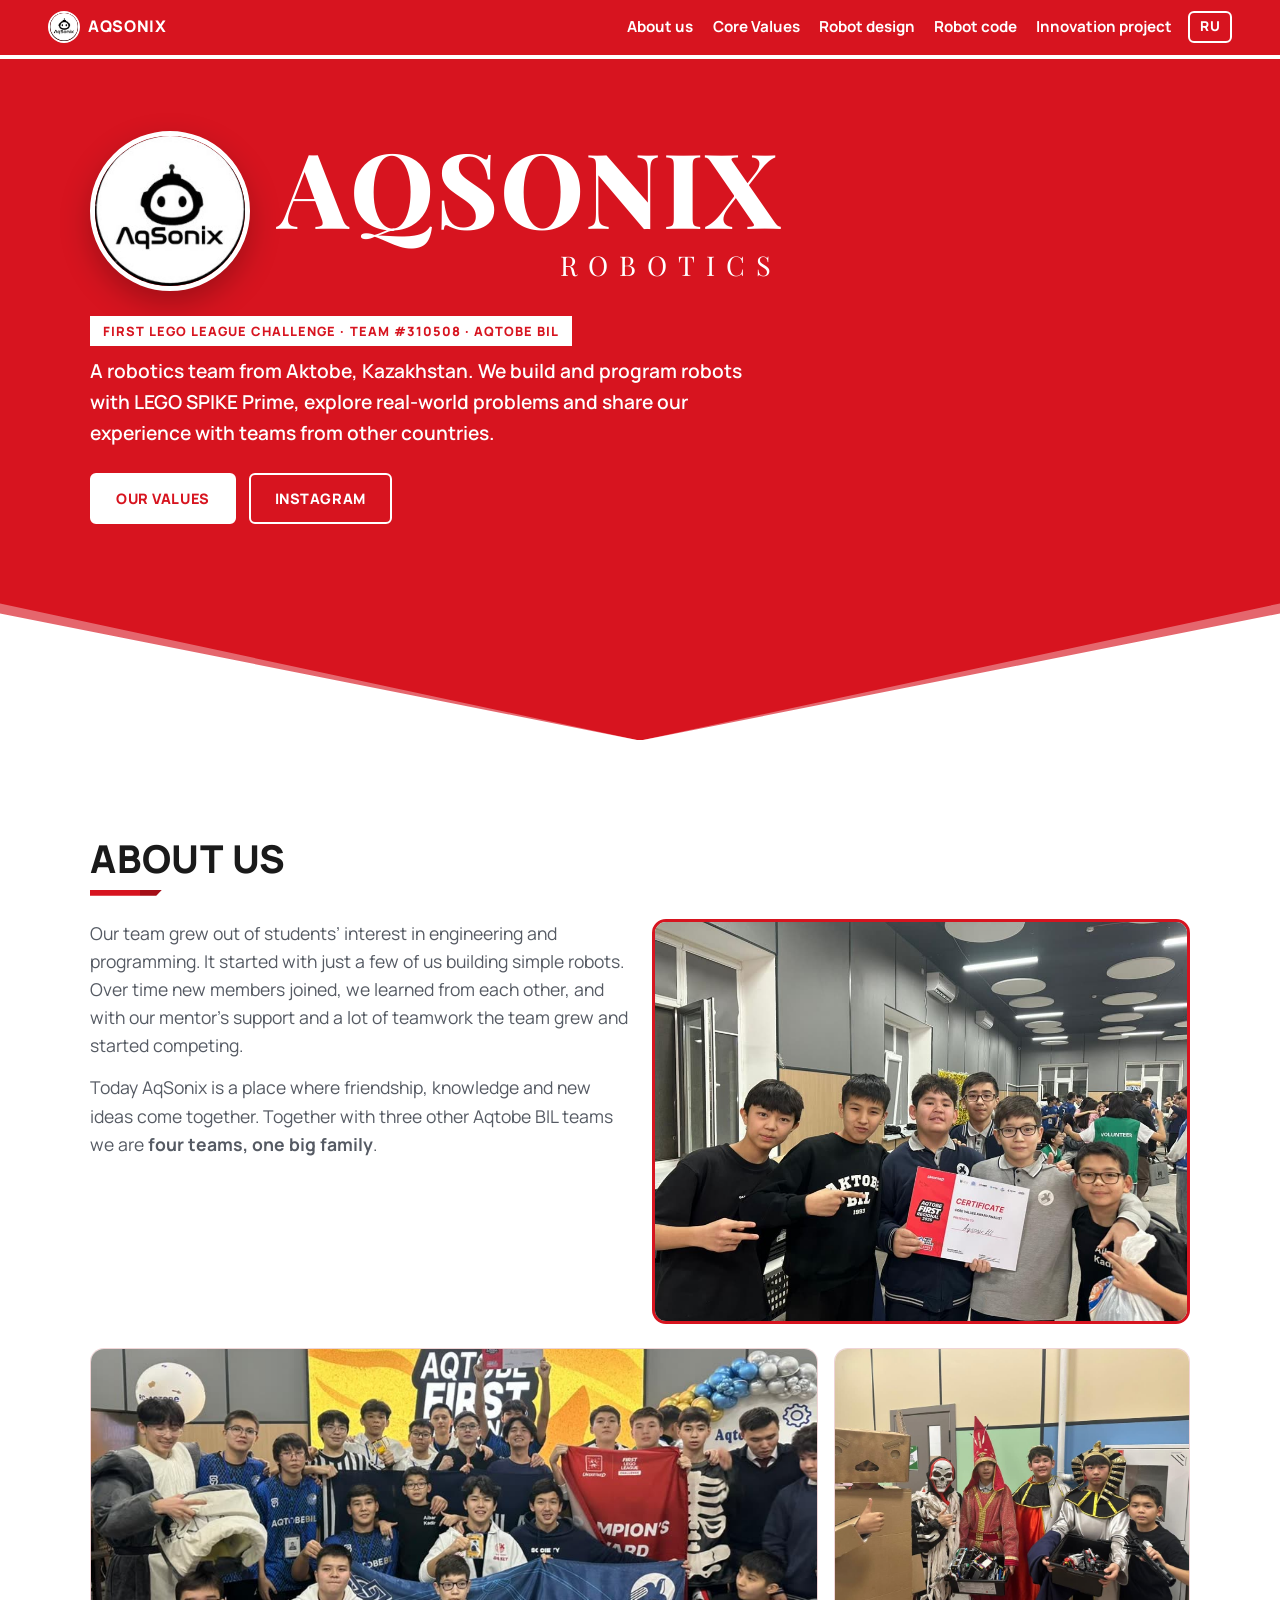
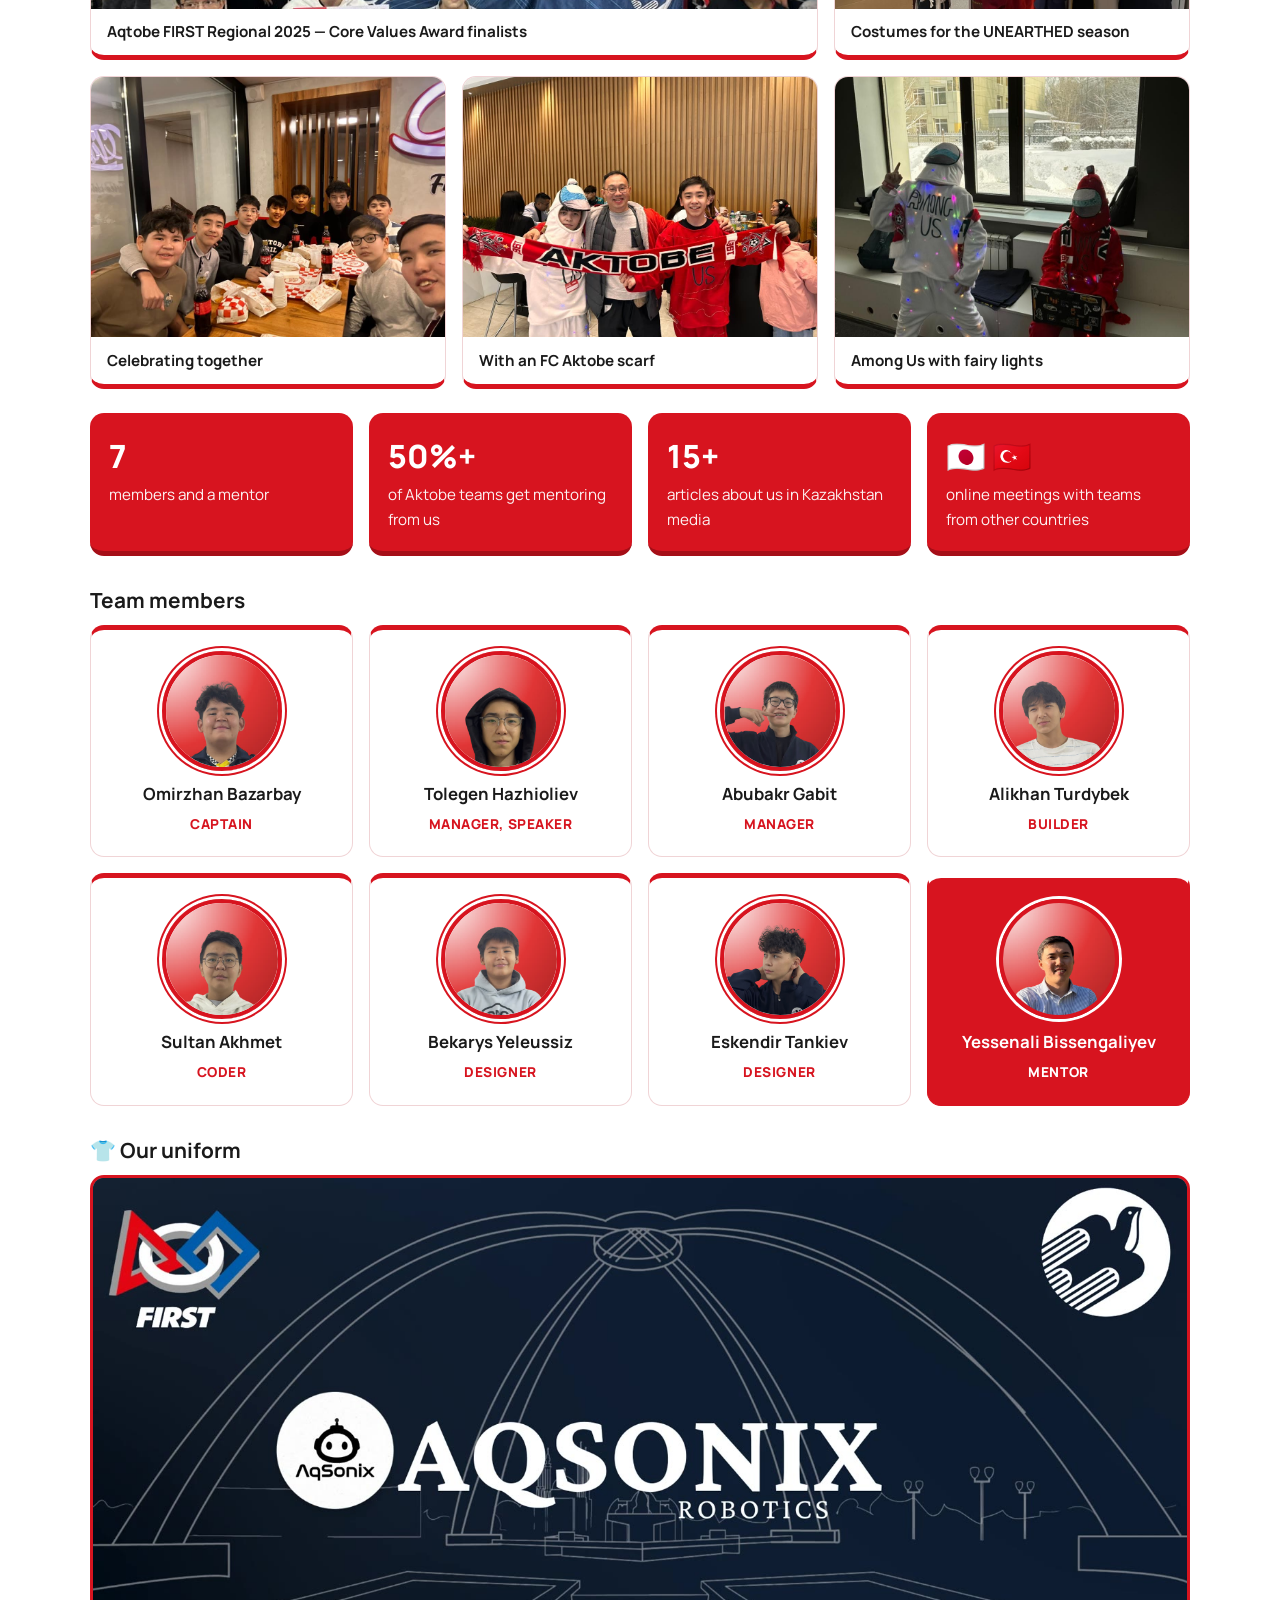
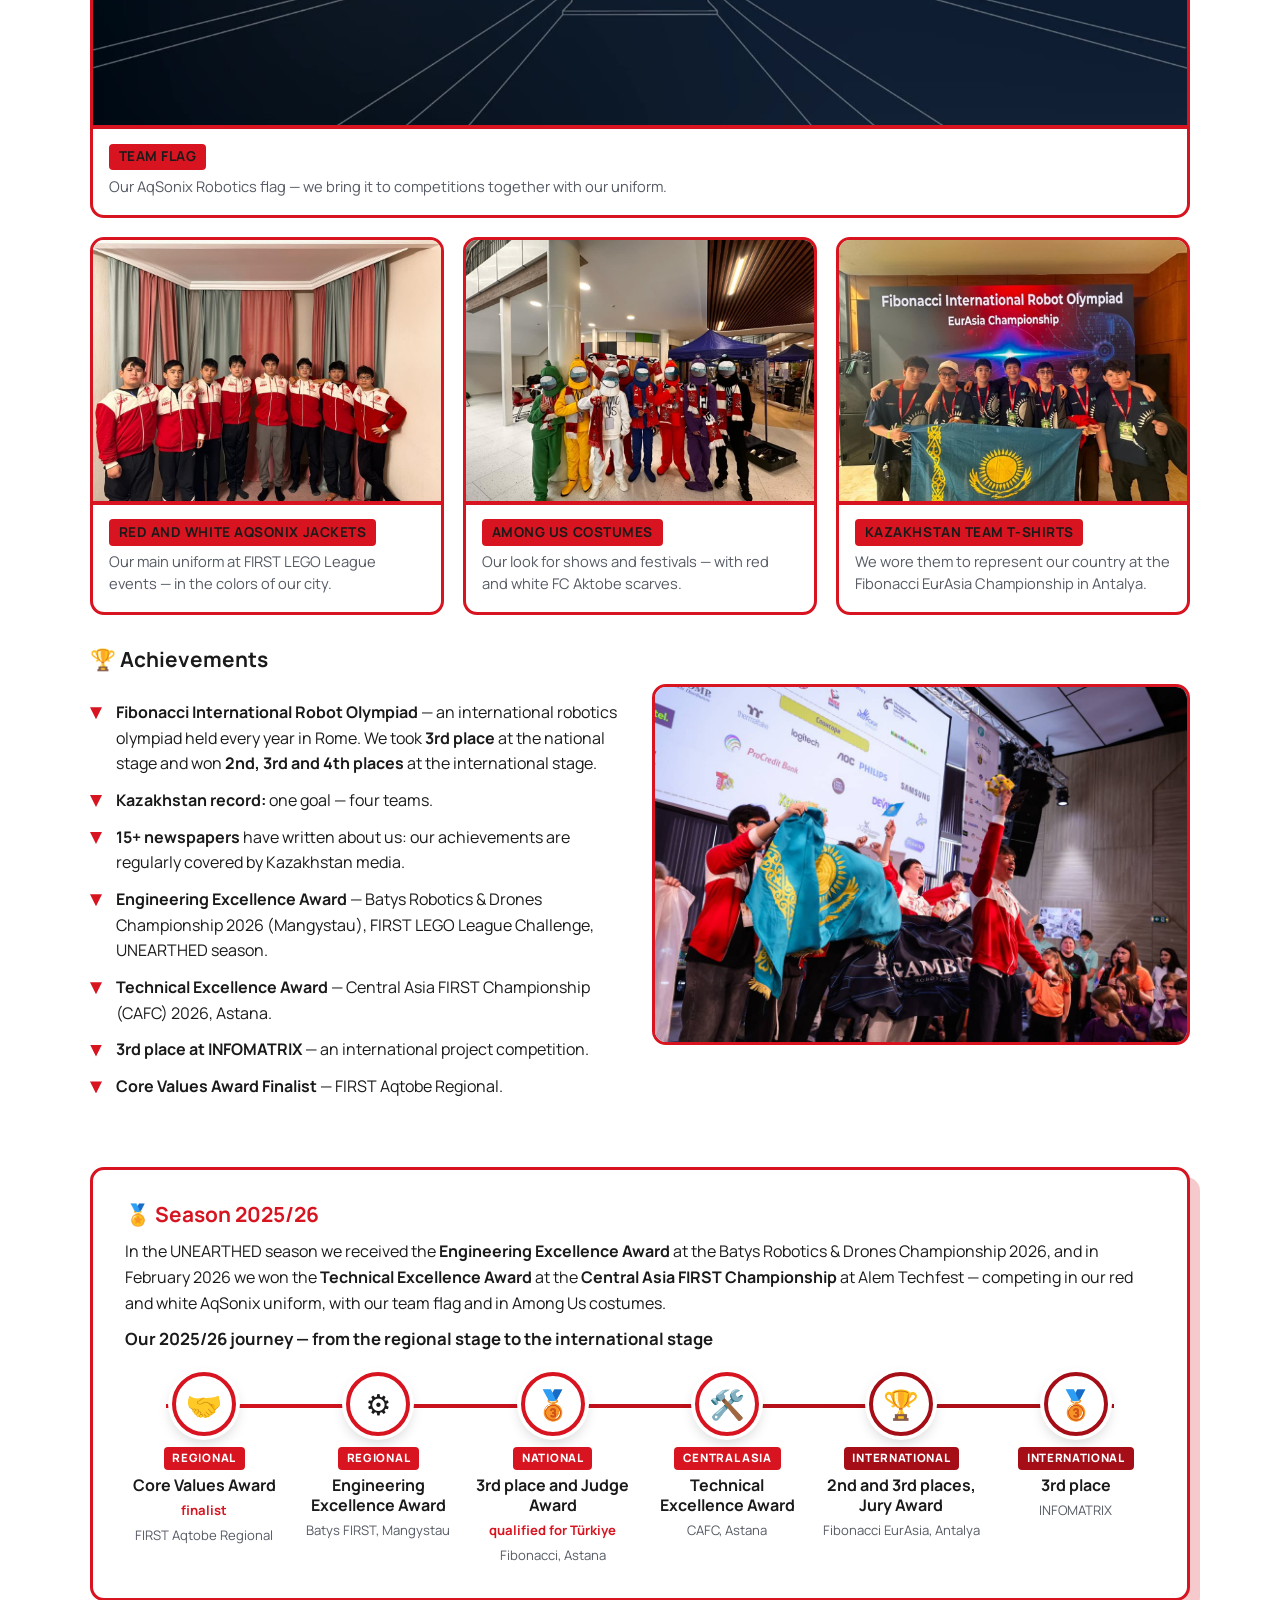
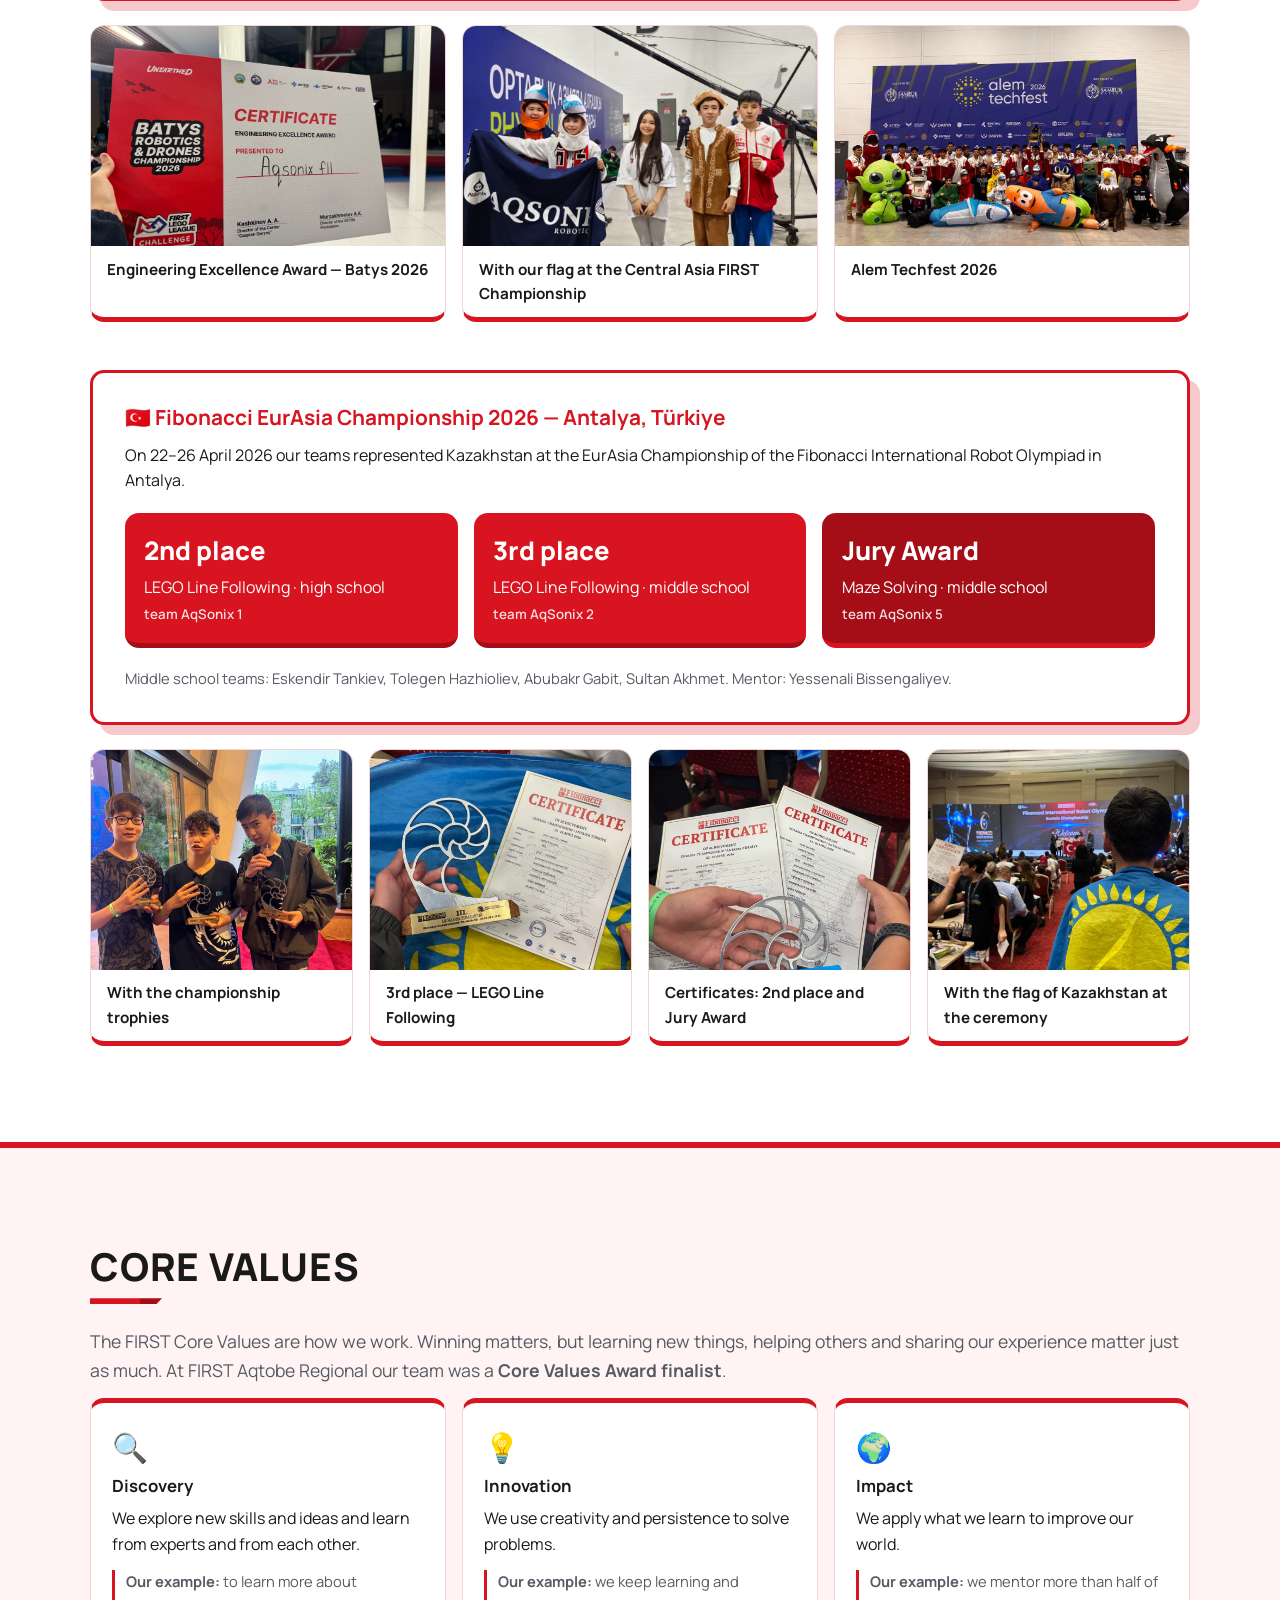
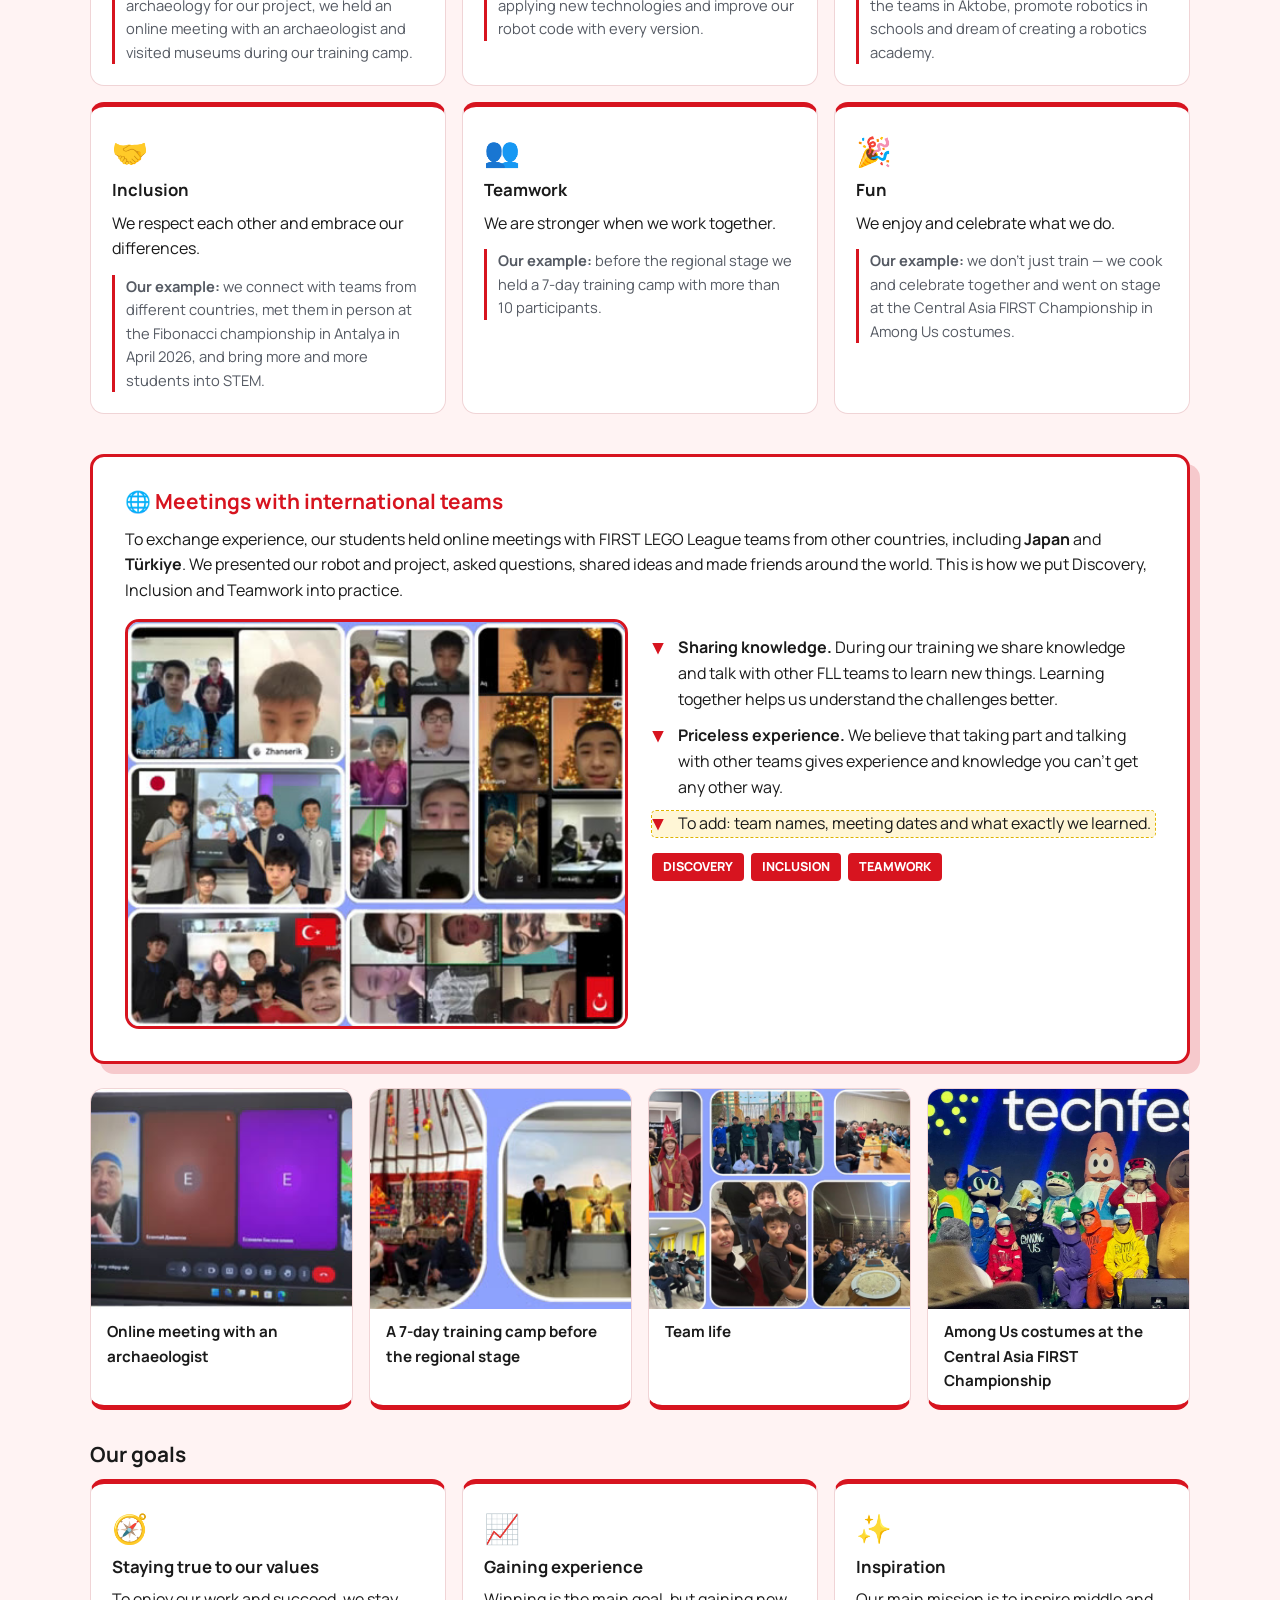
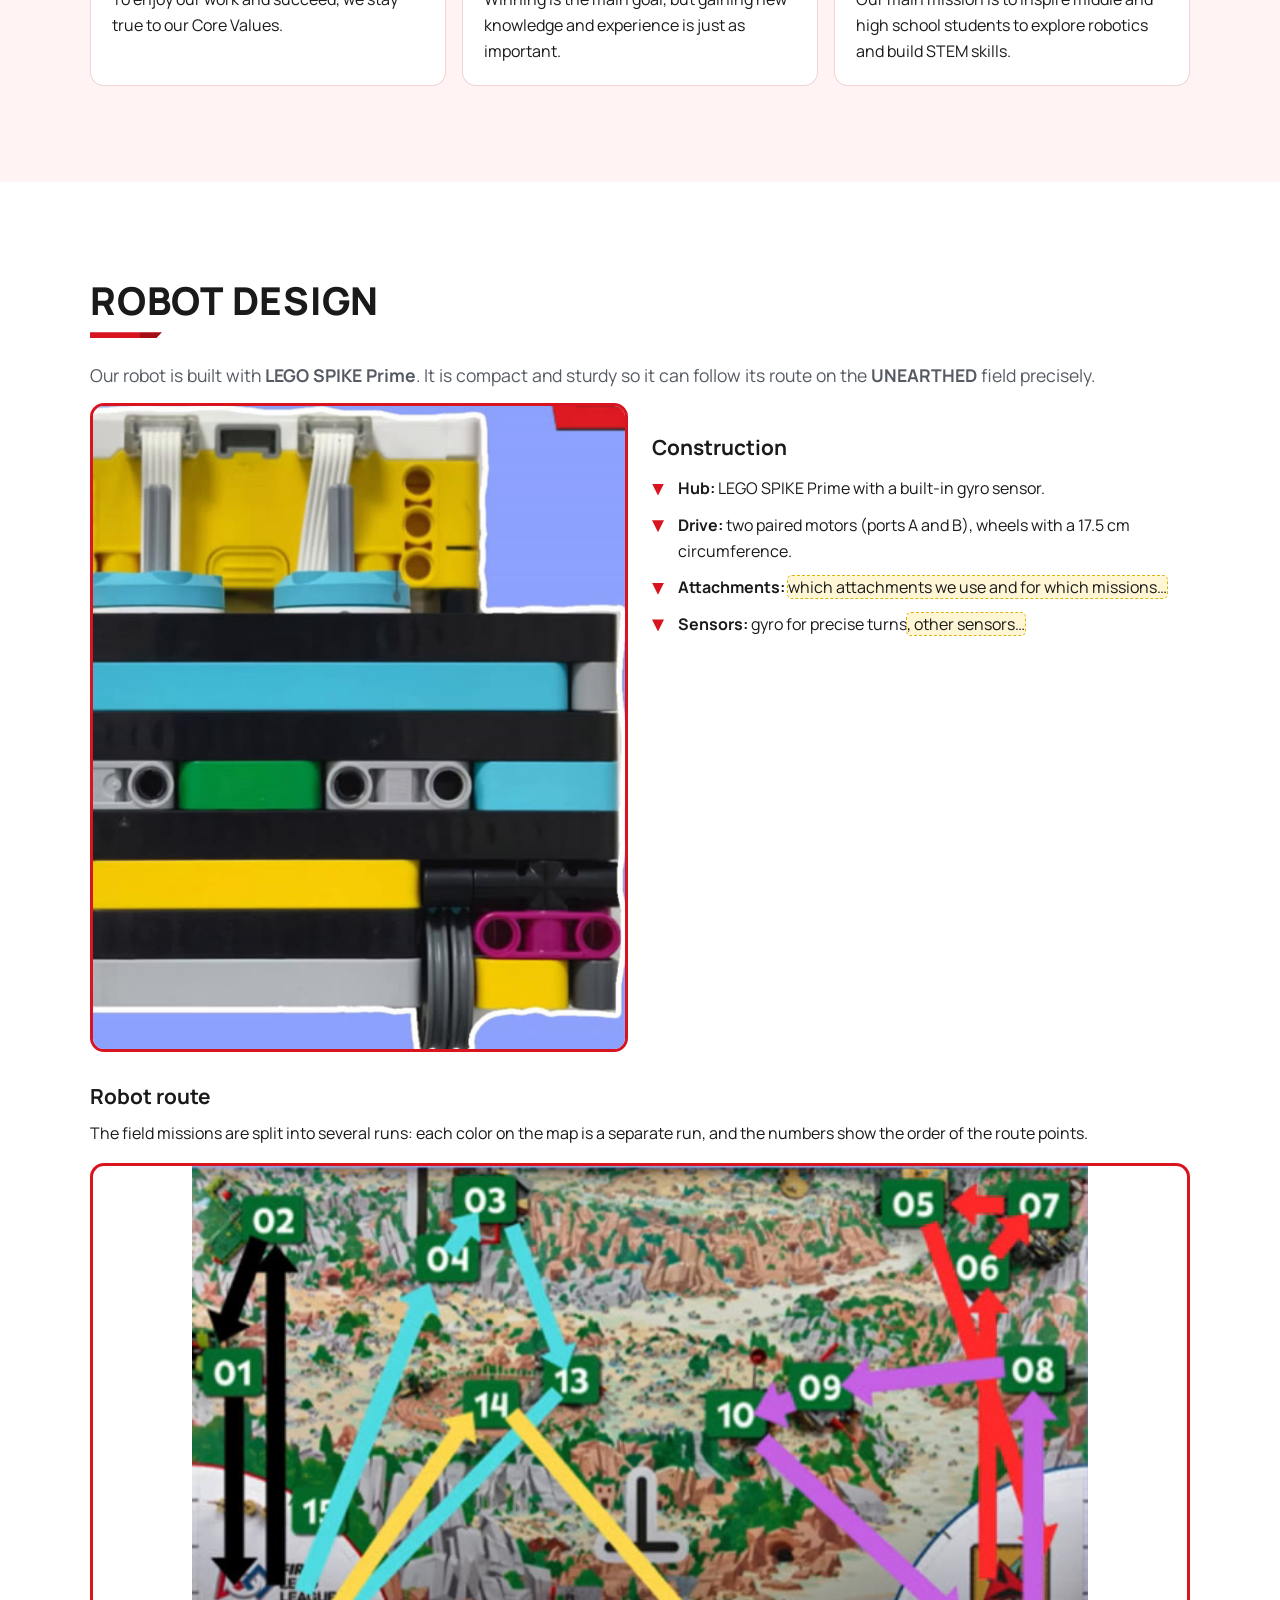
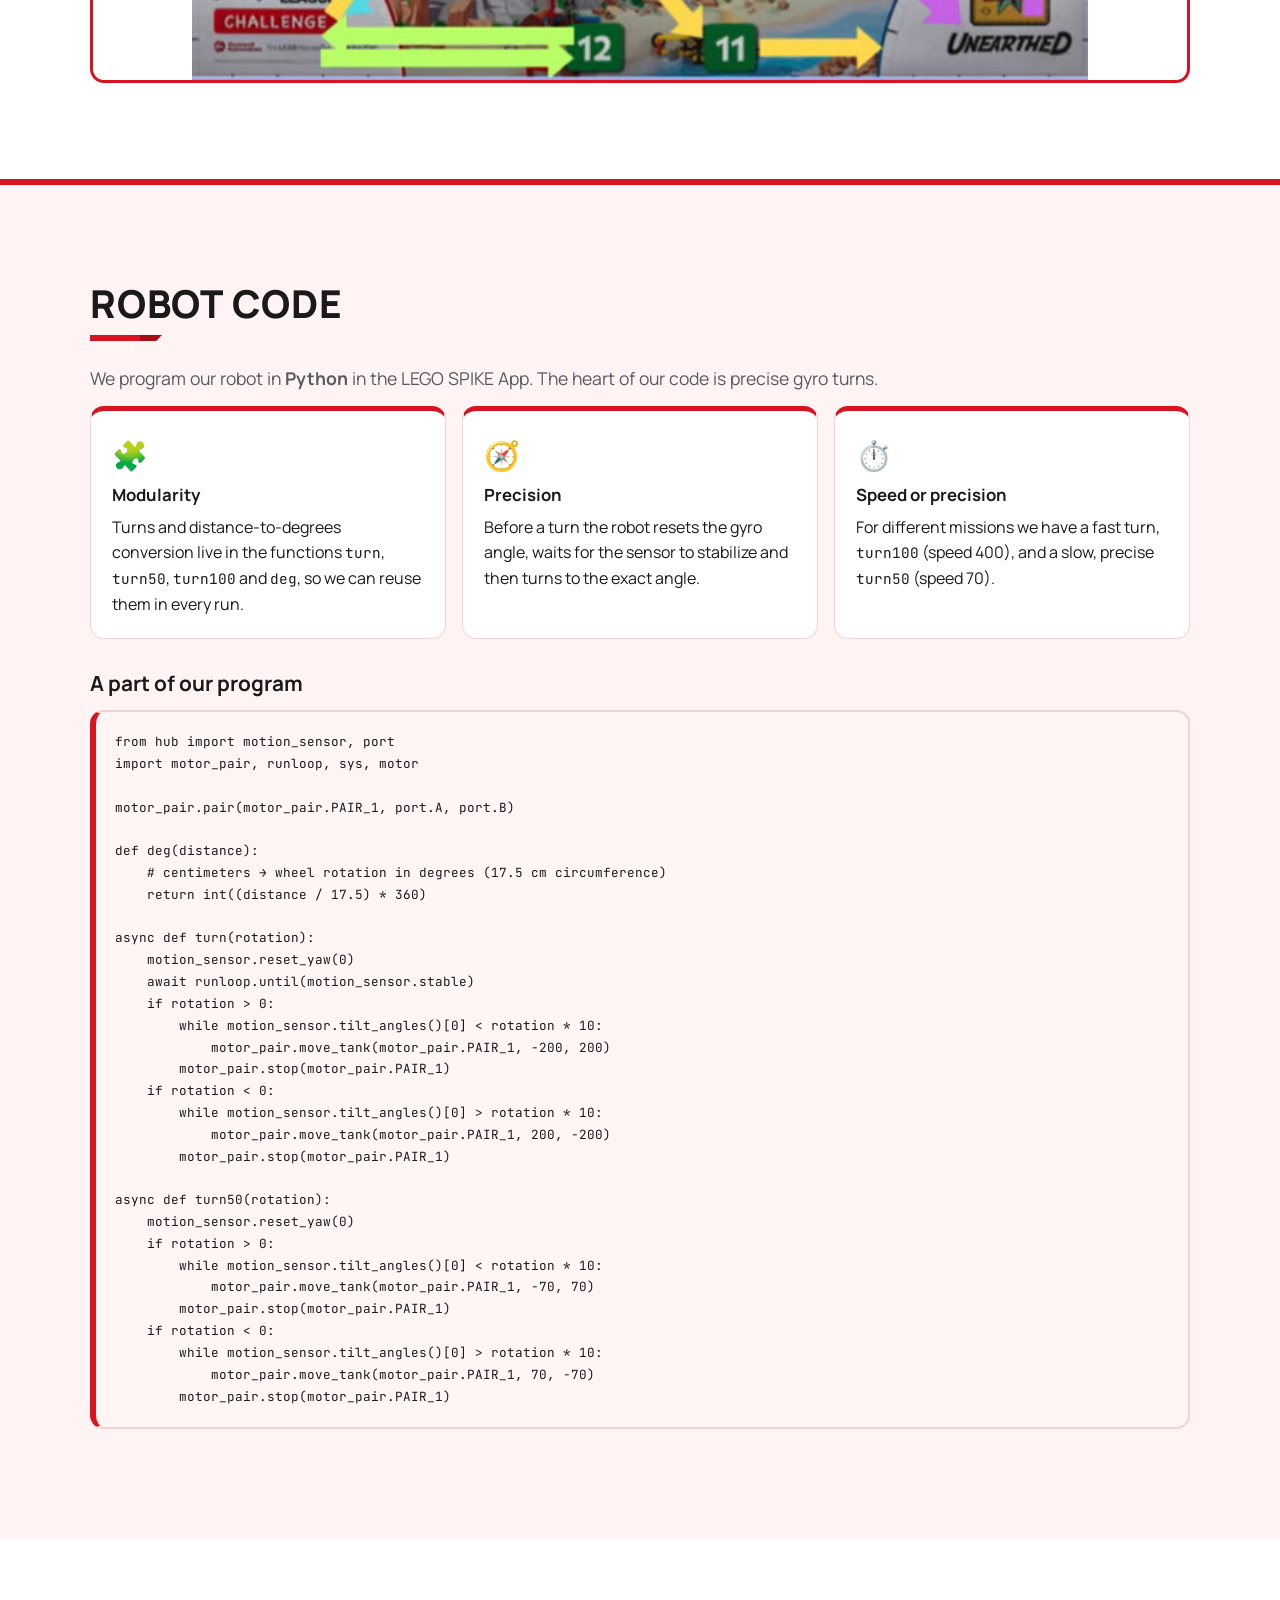
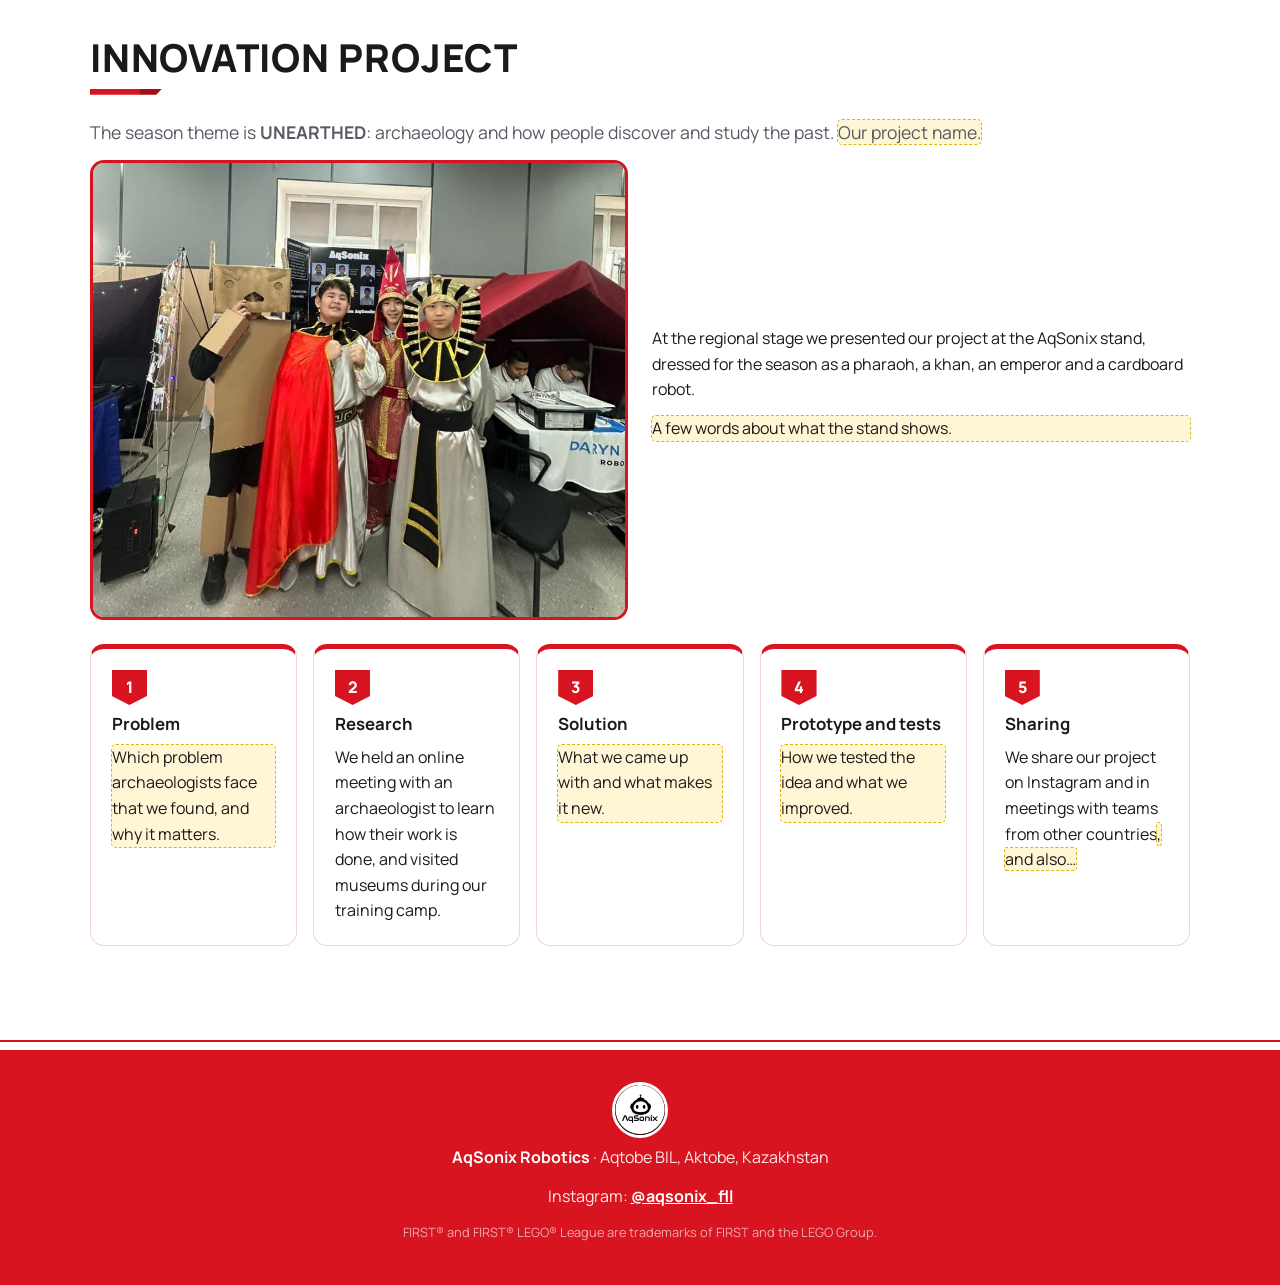
==== en.html @ 47b47139 "Add English version of the site with an RU/EN switch Co-Authored-By: Claude Opus 5.5 <noreply@anthro" ====
<!doctype html>
<html lang="en">
<head>
  <meta charset="utf-8">
  <meta name="viewport" content="width=device-width, initial-scale=1">
  <title>AqSonix Robotics — FIRST LEGO League team, Aktobe</title>
  <meta name="description" content="AqSonix Robotics — a FIRST LEGO League Challenge team from Aqtobe BIL, Aktobe, Kazakhstan: about the team, Core Values, meetings with international teams, robot, code and project.">
  <link rel="alternate" hreflang="ru" href="https://yessenali2001-rgb.github.io/aqsonix/">
  <link rel="alternate" hreflang="en" href="https://yessenali2001-rgb.github.io/aqsonix/en.html">
  <link rel="icon" href="images/logo.jpg">
  <link rel="preconnect" href="https://fonts.googleapis.com">
  <link rel="preconnect" href="https://fonts.gstatic.com" crossorigin>
  <link href="https://fonts.googleapis.com/css2?family=Manrope:wght@400;600;800&family=Playfair+Display:wght@700;800&family=JetBrains+Mono:wght@400;600&display=swap" rel="stylesheet">
  <link rel="stylesheet" href="style.css?v=202610091501">
</head>
<body>
  <!--
    English version of the site. The Russian version is index.html.
    When you change one page, make the same change on the other.
  -->

  <header class="nav">
    <a class="brand" href="#top"><img src="images/logo.jpg" alt="" width="32" height="32"> AqSonix</a>
    <button class="menu-btn" aria-label="Open menu" aria-expanded="false">☰</button>
    <nav class="links">
      <a href="#team">About us</a>
      <a href="#values">Core Values</a>
      <a href="#design">Robot design</a>
      <a href="#code">Robot code</a>
      <a href="#project">Innovation project</a>
    </nav>
    <a class="lang" href="index.html" hreflang="ru" lang="ru" title="Русская версия">RU</a>
  </header>

  <main id="top">
    <section class="hero">
      <div class="hero-brand">
        <img class="hero-logo" src="images/logo.jpg" alt="AqSonix logo">
        <div>
          <h1>AQSONIX</h1>
          <p class="hero-sub">ROBOTICS</p>
        </div>
      </div>
      <p class="eyebrow">FIRST LEGO League Challenge · team #310508 · Aqtobe BIL</p>
      <p class="lead">A robotics team from Aktobe, Kazakhstan. We build and program robots with LEGO SPIKE Prime, explore real-world problems and share our experience with teams from other countries.</p>
      <div class="hero-actions">
        <a class="btn" href="#values">Our values</a>
        <a class="btn ghost" href="https://www.instagram.com/aqsonix_fll/" target="_blank" rel="noopener">Instagram</a>
      </div>
    </section>

    <!-- ===================== ABOUT US ===================== -->
    <section id="team" class="section">
      <h2>About us</h2>
      <div class="split">
        <div>
          <p class="section-lead">Our team grew out of students’ interest in engineering and programming. It started with just a few of us building simple robots. Over time new members joined, we learned from each other, and with our mentor’s support and a lot of teamwork the team grew and started competing.</p>
          <p class="section-lead">Today AqSonix is a place where friendship, knowledge and new ideas come together. Together with three other Aqtobe BIL teams we are <b>four teams, one big family</b>.</p>
        </div>
        <img class="photo" src="images/core-values-finalist.jpg" alt="Team AqSonix with the Core Values Award finalist certificate at Aqtobe FIRST Regional 2025">
      </div>

      <div class="gallery team-gallery">
        <figure class="wide">
          <img src="images/aqtobe-regional-2025.jpg" alt="Aqtobe BIL teams at Aqtobe FIRST Regional 2025">
          <figcaption>Aqtobe FIRST Regional 2025 — Core Values Award finalists</figcaption>
        </figure>
        <figure>
          <img src="images/unearthed-costumes.jpg" alt="Team in pharaoh, khan, mummy and cardboard robot costumes holding their robots">
          <figcaption>Costumes for the UNEARTHED season</figcaption>
        </figure>
        <figure>
          <img src="images/team-dinner.jpg" alt="Team AqSonix having dinner together">
          <figcaption>Celebrating together</figcaption>
        </figure>
        <figure>
          <img src="images/aktobe-scarf.jpg" alt="AqSonix members with an FC Aktobe scarf">
          <figcaption>With an FC Aktobe scarf</figcaption>
        </figure>
        <figure>
          <img src="images/among-us-lights.jpg" alt="Members in glowing Among Us costumes">
          <figcaption>Among Us with fairy lights</figcaption>
        </figure>
      </div>

      <div class="stats">
        <div class="stat"><b>7</b><span>members and a mentor</span></div>
        <div class="stat"><b>50%+</b><span>of Aktobe teams get mentoring from us</span></div>
        <div class="stat"><b>15+</b><span>articles about us in Kazakhstan media</span></div>
        <div class="stat"><b>🇯🇵 🇹🇷</b><span>online meetings with teams from other countries</span></div>
      </div>

      <h3>Team members</h3>
      <div class="cards members">
        <article class="card member">
          <img class="avatar" src="images/member-omirzhan.jpg" alt="Omirzhan Bazarbay">
          <h4>Omirzhan Bazarbay</h4>
          <p class="role">Captain</p>
        </article>
        <article class="card member">
          <img class="avatar" src="images/member-tolegen.jpg" alt="Tolegen Hazhioliev">
          <h4>Tolegen Hazhioliev</h4>
          <p class="role">Manager, speaker</p>
        </article>
        <article class="card member">
          <img class="avatar" src="images/member-abubakr.jpg" alt="Abubakr Gabit">
          <h4>Abubakr Gabit</h4>
          <p class="role">Manager</p>
        </article>
        <article class="card member">
          <img class="avatar" src="images/member-alikhan.jpg" alt="Alikhan Turdybek">
          <h4>Alikhan Turdybek</h4>
          <p class="role">Builder</p>
        </article>
        <article class="card member">
          <img class="avatar" src="images/member-sultan.jpg" alt="Sultan Akhmet">
          <h4>Sultan Akhmet</h4>
          <p class="role">Coder</p>
        </article>
        <article class="card member">
          <img class="avatar" src="images/member-bekarys.jpg" alt="Bekarys Yeleussiz">
          <h4>Bekarys Yeleussiz</h4>
          <p class="role">Designer</p>
        </article>
        <article class="card member">
          <img class="avatar" src="images/member-eskendir.jpg" alt="Eskendir Tankiev">
          <h4>Eskendir Tankiev</h4>
          <p class="role">Designer</p>
        </article>
        <article class="card member mentor">
          <img class="avatar" src="images/member-yessenali.jpg" alt="Yessenali Bissengaliyev">
          <h4>Yessenali Bissengaliyev</h4>
          <p class="role">Mentor</p>
        </article>
      </div>

      <h3>👕 Our uniform</h3>
      <div class="uniforms">
        <figure class="uniform flag-card">
          <img src="images/flag.jpg" alt="AqSonix Robotics team flag">
          <figcaption><b>Team flag</b><span>Our AqSonix Robotics flag — we bring it to competitions together with our uniform.</span></figcaption>
        </figure>
        <figure class="uniform">
          <img src="images/uniform-jackets.jpg" alt="Team AqSonix in red and white jackets">
          <figcaption><b>Red and white AqSonix jackets</b><span>Our main uniform at FIRST LEGO League events — in the colors of our city.</span></figcaption>
        </figure>
        <figure class="uniform">
          <img src="images/uniform-among-us.jpg" alt="Team in Among Us costumes with FC Aktobe scarves">
          <figcaption><b>Among Us costumes</b><span>Our look for shows and festivals — with red and white FC Aktobe scarves.</span></figcaption>
        </figure>
        <figure class="uniform">
          <img src="images/uniform-fibonacci.jpg" alt="Team in Kazakhstan national team T-shirts at the Fibonacci EurAsia Championship">
          <figcaption><b>Kazakhstan team T-shirts</b><span>We wore them to represent our country at the Fibonacci EurAsia Championship in Antalya.</span></figcaption>
        </figure>
      </div>

      <h3>🏆 Achievements</h3>
      <div class="split">
        <ul class="checklist">
          <li><b>Fibonacci International Robot Olympiad</b> — an international robotics olympiad held every year in Rome. We took <b>3rd place</b> at the national stage and won <b>2nd, 3rd and 4th places</b> at the international stage.</li>
          <li><b>Kazakhstan record:</b> one goal — four teams.</li>
          <li><b>15+ newspapers</b> have written about us: our achievements are regularly covered by Kazakhstan media.</li>
          <li><b>Engineering Excellence Award</b> — Batys Robotics &amp; Drones Championship 2026 (Mangystau), FIRST LEGO League Challenge, UNEARTHED season.</li>
          <li><b>Technical Excellence Award</b> — Central Asia FIRST Championship (CAFC) 2026, Astana.</li>
          <li><b>3rd place at INFOMATRIX</b> — an international project competition.</li>
          <li><b>Core Values Award Finalist</b> — FIRST Aqtobe Regional.</li>
        </ul>
        <img class="photo" src="images/fibonacci-flag.jpg" alt="Aqtobe BIL teams with the flag of Kazakhstan at the Fibonacci olympiad">
      </div>

      <div class="highlight">
        <h3>🏅 Season 2025/26</h3>
        <p>In the UNEARTHED season we received the <b>Engineering Excellence Award</b> at the Batys Robotics &amp; Drones Championship 2026, and in February 2026 we won the <b>Technical Excellence Award</b> at the <b>Central Asia FIRST Championship</b> at Alem Techfest — competing in our red and white AqSonix uniform, with our team flag and in Among Us costumes.</p>
        <h4>Our 2025/26 journey — from the regional stage to the international stage</h4>
        <ol class="journey">
          <li>
            <span class="badge">🤝</span>
            <span class="level">Regional</span>
            <b>Core Values Award</b>
            <span class="award-note">finalist</span>
            <small>FIRST Aqtobe Regional</small>
          </li>
          <li>
            <span class="badge">⚙️</span>
            <span class="level">Regional</span>
            <b>Engineering Excellence Award</b>
            <small>Batys FIRST, Mangystau</small>
          </li>
          <li>
            <span class="badge">🥉</span>
            <span class="level">National</span>
            <b>3rd place and Judge Award</b>
            <span class="award-note">qualified for Türkiye</span>
            <small>Fibonacci, Astana</small>
          </li>
          <li>
            <span class="badge">🛠️</span>
            <span class="level">Central Asia</span>
            <b>Technical Excellence Award</b>
            <small>CAFC, Astana</small>
          </li>
          <li>
            <span class="badge">🏆</span>
            <span class="level">International</span>
            <b>2nd and 3rd places, Jury Award</b>
            <small>Fibonacci EurAsia, Antalya</small>
          </li>
          <li>
            <span class="badge">🥉</span>
            <span class="level">International</span>
            <b>3rd place</b>
            <small>INFOMATRIX</small>
          </li>
        </ol>
      </div>

      <div class="gallery">
        <figure>
          <img src="images/batys-2026-engineering-award.jpg" alt="Engineering Excellence Award certificate, Batys Robotics and Drones Championship 2026">
          <figcaption>Engineering Excellence Award — Batys 2026</figcaption>
        </figure>
        <figure>
          <img src="images/central-asia-2026-team-flag.jpg" alt="Team AqSonix with its flag at the Central Asia FIRST Championship">
          <figcaption>With our flag at the Central Asia FIRST Championship</figcaption>
        </figure>
        <figure>
          <img src="images/central-asia-2026-techfest.jpg" alt="Group photo of participants at Alem Techfest 2026">
          <figcaption>Alem Techfest 2026</figcaption>
        </figure>
      </div>

      <div class="highlight">
        <h3>🇹🇷 Fibonacci EurAsia Championship 2026 — Antalya, Türkiye</h3>
        <p>On 22–26 April 2026 our teams represented Kazakhstan at the EurAsia Championship of the Fibonacci International Robot Olympiad in Antalya.</p>
        <div class="results">
          <div class="result gold-2"><b>2nd place</b><span>LEGO Line Following · high school</span><small>team AqSonix 1</small></div>
          <div class="result gold-3"><b>3rd place</b><span>LEGO Line Following · middle school</span><small>team AqSonix 2</small></div>
          <div class="result jury"><b>Jury Award</b><span>Maze Solving · middle school</span><small>team AqSonix 5</small></div>
        </div>
        <p class="small-note">Middle school teams: Eskendir Tankiev, Tolegen Hazhioliev, Abubakr Gabit, Sultan Akhmet. Mentor: Yessenali Bissengaliyev.</p>
      </div>

      <div class="gallery">
        <figure>
          <img src="images/fibonacci-2026-trophies.jpg" alt="AqSonix members with Fibonacci trophies">
          <figcaption>With the championship trophies</figcaption>
        </figure>
        <figure>
          <img src="images/fibonacci-2026-third-place.jpg" alt="Trophy and certificate for 3rd place in LEGO Line Following">
          <figcaption>3rd place — LEGO Line Following</figcaption>
        </figure>
        <figure>
          <img src="images/fibonacci-2026-certificates.jpg" alt="Fibonacci EurAsia Championship certificates">
          <figcaption>Certificates: 2nd place and Jury Award</figcaption>
        </figure>
        <figure>
          <img src="images/fibonacci-2026-hall.jpg" alt="Member with the flag of Kazakhstan at the Fibonacci ceremony">
          <figcaption>With the flag of Kazakhstan at the ceremony</figcaption>
        </figure>
      </div>
    </section>

    <!-- ===================== CORE VALUES ===================== -->
    <section id="values" class="section alt">
      <h2>Core Values</h2>
      <p class="section-lead">The FIRST Core Values are how we work. Winning matters, but learning new things, helping others and sharing our experience matter just as much. At FIRST Aqtobe Regional our team was a <b>Core Values Award finalist</b>.</p>

      <div class="cards values">
        <article class="card value">
          <div class="icon">🔍</div>
          <h4>Discovery</h4>
          <p>We explore new skills and ideas and learn from experts and from each other.</p>
          <p class="example"><b>Our example:</b> to learn more about archaeology for our project, we held an online meeting with an archaeologist and visited museums during our training camp.</p>
        </article>
        <article class="card value">
          <div class="icon">💡</div>
          <h4>Innovation</h4>
          <p>We use creativity and persistence to solve problems.</p>
          <p class="example"><b>Our example:</b> we keep learning and applying new technologies and improve our robot code with every version.</p>
        </article>
        <article class="card value">
          <div class="icon">🌍</div>
          <h4>Impact</h4>
          <p>We apply what we learn to improve our world.</p>
          <p class="example"><b>Our example:</b> we mentor more than half of the teams in Aktobe, promote robotics in schools and dream of creating a robotics academy.</p>
        </article>
        <article class="card value">
          <div class="icon">🤝</div>
          <h4>Inclusion</h4>
          <p>We respect each other and embrace our differences.</p>
          <p class="example"><b>Our example:</b> we connect with teams from different countries, met them in person at the Fibonacci championship in Antalya in April 2026, and bring more and more students into STEM.</p>
        </article>
        <article class="card value">
          <div class="icon">👥</div>
          <h4>Teamwork</h4>
          <p>We are stronger when we work together.</p>
          <p class="example"><b>Our example:</b> before the regional stage we held a 7-day training camp with more than 10 participants.</p>
        </article>
        <article class="card value">
          <div class="icon">🎉</div>
          <h4>Fun</h4>
          <p>We enjoy and celebrate what we do.</p>
          <p class="example"><b>Our example:</b> we don’t just train — we cook and celebrate together and went on stage at the Central Asia FIRST Championship in Among Us costumes.</p>
        </article>
      </div>

      <div class="highlight">
        <h3>🌐 Meetings with international teams</h3>
        <p>To exchange experience, our students held online meetings with FIRST LEGO League teams from other countries, including <b>Japan</b> and <b>Türkiye</b>. We presented our robot and project, asked questions, shared ideas and made friends around the world. This is how we put Discovery, Inclusion and Teamwork into practice.</p>
        <div class="split">
          <img class="photo" src="images/international-meetings.jpg" alt="Screenshots of online meetings with teams from Japan and Türkiye">
          <div>
            <ul class="checklist">
              <li><b>Sharing knowledge.</b> During our training we share knowledge and talk with other FLL teams to learn new things. Learning together helps us understand the challenges better.</li>
              <li><b>Priceless experience.</b> We believe that taking part and talking with other teams gives experience and knowledge you can’t get any other way.</li>
              <li class="todo">To add: team names, meeting dates and what exactly we learned.</li>
            </ul>
            <p class="values-tags"><span>Discovery</span><span>Inclusion</span><span>Teamwork</span></p>
          </div>
        </div>
      </div>

      <div class="gallery">
        <figure>
          <img src="images/archaeologist-meeting.jpg" alt="Online meeting with an archaeologist">
          <figcaption>Online meeting with an archaeologist</figcaption>
        </figure>
        <figure>
          <img src="images/regional-camp.jpg" alt="Training camp before the regional stage">
          <figcaption>A 7-day training camp before the regional stage</figcaption>
        </figure>
        <figure>
          <img src="images/team-history.jpg" alt="Team life">
          <figcaption>Team life</figcaption>
        </figure>
        <figure>
          <img src="images/techfest-costumes.jpg" alt="Team in Among Us costumes on stage at Techfest">
          <figcaption>Among Us costumes at the Central Asia FIRST Championship</figcaption>
        </figure>
      </div>

      <h3>Our goals</h3>
      <div class="cards">
        <article class="card">
          <div class="icon">🧭</div>
          <h4>Staying true to our values</h4>
          <p>To enjoy our work and succeed, we stay true to our Core Values.</p>
        </article>
        <article class="card">
          <div class="icon">📈</div>
          <h4>Gaining experience</h4>
          <p>Winning is the main goal, but gaining new knowledge and experience is just as important.</p>
        </article>
        <article class="card">
          <div class="icon">✨</div>
          <h4>Inspiration</h4>
          <p>Our main mission is to inspire middle and high school students to explore robotics and build STEM skills.</p>
        </article>
      </div>
    </section>

    <!-- ===================== ROBOT DESIGN ===================== -->
    <section id="design" class="section">
      <h2>Robot design</h2>
      <p class="section-lead">Our robot is built with <b>LEGO SPIKE Prime</b>. It is compact and sturdy so it can follow its route on the <b>UNEARTHED</b> field precisely.</p>

      <div class="split">
        <img class="photo" src="images/robot.jpg" alt="Team AqSonix robot">
        <div>
          <h3>Construction</h3>
          <ul class="checklist">
            <li><b>Hub:</b> LEGO SPIKE Prime with a built-in gyro sensor.</li>
            <li><b>Drive:</b> two paired motors (ports A and B), wheels with a 17.5 cm circumference.</li>
            <li><b>Attachments:</b> <span class="todo">which attachments we use and for which missions…</span></li>
            <li><b>Sensors:</b> gyro for precise turns<span class="todo">, other sensors…</span></li>
          </ul>
        </div>
      </div>

      <h3>Robot route</h3>
      <p>The field missions are split into several runs: each color on the map is a separate run, and the numbers show the order of the route points.</p>
      <img class="photo wide" src="images/robot-path.jpg" alt="Robot route map on the UNEARTHED field">
    </section>

    <!-- ===================== ROBOT CODE ===================== -->
    <section id="code" class="section alt">
      <h2>Robot code</h2>
      <p class="section-lead">We program our robot in <b>Python</b> in the LEGO SPIKE App. The heart of our code is precise gyro turns.</p>

      <div class="cards code-ideas">
        <article class="card">
          <div class="icon">🧩</div>
          <h4>Modularity</h4>
          <p>Turns and distance-to-degrees conversion live in the functions <code>turn</code>, <code>turn50</code>, <code>turn100</code> and <code>deg</code>, so we can reuse them in every run.</p>
        </article>
        <article class="card">
          <div class="icon">🧭</div>
          <h4>Precision</h4>
          <p>Before a turn the robot resets the gyro angle, waits for the sensor to stabilize and then turns to the exact angle.</p>
        </article>
        <article class="card">
          <div class="icon">⏱️</div>
          <h4>Speed or precision</h4>
          <p>For different missions we have a fast turn, <code>turn100</code> (speed 400), and a slow, precise <code>turn50</code> (speed 70).</p>
        </article>
      </div>

      <h3>A part of our program</h3>
<pre class="code"><code>from hub import motion_sensor, port
import motor_pair, runloop, sys, motor

motor_pair.pair(motor_pair.PAIR_1, port.A, port.B)

def deg(distance):
    # centimeters → wheel rotation in degrees (17.5 cm circumference)
    return int((distance / 17.5) * 360)

async def turn(rotation):
    motion_sensor.reset_yaw(0)
    await runloop.until(motion_sensor.stable)
    if rotation &gt; 0:
        while motion_sensor.tilt_angles()[0] &lt; rotation * 10:
            motor_pair.move_tank(motor_pair.PAIR_1, -200, 200)
        motor_pair.stop(motor_pair.PAIR_1)
    if rotation &lt; 0:
        while motion_sensor.tilt_angles()[0] &gt; rotation * 10:
            motor_pair.move_tank(motor_pair.PAIR_1, 200, -200)
        motor_pair.stop(motor_pair.PAIR_1)

async def turn50(rotation):
    motion_sensor.reset_yaw(0)
    if rotation &gt; 0:
        while motion_sensor.tilt_angles()[0] &lt; rotation * 10:
            motor_pair.move_tank(motor_pair.PAIR_1, -70, 70)
        motor_pair.stop(motor_pair.PAIR_1)
    if rotation &lt; 0:
        while motion_sensor.tilt_angles()[0] &gt; rotation * 10:
            motor_pair.move_tank(motor_pair.PAIR_1, 70, -70)
        motor_pair.stop(motor_pair.PAIR_1)</code></pre>
    </section>

    <!-- ===================== INNOVATION PROJECT ===================== -->
    <section id="project" class="section">
      <h2>Innovation project</h2>
      <p class="section-lead">The season theme is <b>UNEARTHED</b>: archaeology and how people discover and study the past. <span class="todo">Our project name.</span></p>
      <div class="split project-intro">
        <img class="photo" src="images/project-stand.jpg" alt="Team AqSonix in costumes at the innovation project stand">
        <div>
          <p>At the regional stage we presented our project at the AqSonix stand, dressed for the season as a pharaoh, a khan, an emperor and a cardboard robot.</p>
          <p class="todo">A few words about what the stand shows.</p>
        </div>
      </div>

      <div class="project-flow">
        <article class="card step-card">
          <span class="num">1</span>
          <h4>Problem</h4>
          <p class="todo">Which problem archaeologists face that we found, and why it matters.</p>
        </article>
        <article class="card step-card">
          <span class="num">2</span>
          <h4>Research</h4>
          <p>We held an online meeting with an archaeologist to learn how their work is done, and visited museums during our training camp.</p>
        </article>
        <article class="card step-card">
          <span class="num">3</span>
          <h4>Solution</h4>
          <p class="todo">What we came up with and what makes it new.</p>
        </article>
        <article class="card step-card">
          <span class="num">4</span>
          <h4>Prototype and tests</h4>
          <p class="todo">How we tested the idea and what we improved.</p>
        </article>
        <article class="card step-card">
          <span class="num">5</span>
          <h4>Sharing</h4>
          <p>We share our project on Instagram and in meetings with teams from other countries<span class="todo">, and also…</span></p>
        </article>
      </div>
    </section>
  </main>

  <footer class="footer">
    <img src="images/logo.jpg" alt="" width="56" height="56">
    <p><b>AqSonix Robotics</b> · Aqtobe BIL, Aktobe, Kazakhstan</p>
    <p>Instagram: <a href="https://www.instagram.com/aqsonix_fll/" target="_blank" rel="noopener">@aqsonix_fll</a></p>
    <p class="small">FIRST® and FIRST® LEGO® League are trademarks of FIRST and the LEGO Group.</p>
  </footer>

  <script src="script.js?v=202610091328"></script>
</body>
</html>
---- style.css ----
/* AqSonix — red and white, after the FC Aktobe crest */
:root {
  color-scheme: light;
  --red: #d7141f;
  --red-dark: #a50e17;
  --black: #a50e17; /* accent shade: dark red, no black on the site */
  --white: #ffffff;
  --bg: #ffffff;
  --surface: #ffffff;
  --alt: #fff3f3;
  --text: #1a1a1a;
  --muted: #555a63;
  --border: #f0d4d6;
  --todo-bg: #fff6d6;
  --todo-border: #e0b400;
  --code-bg: #fff5f5;
  --code-text: #1a1a1a;
  --radius: 14px;
}


* { box-sizing: border-box; }
html { scroll-behavior: smooth; scroll-padding-top: 72px; }
body {
  margin: 0;
  font-family: "Manrope", system-ui, sans-serif;
  background: var(--bg);
  color: var(--text);
  line-height: 1.6;
}
h1, h2, h3, h4 { line-height: 1.2; margin: 0 0 .6em; }
h2 {
  font-size: clamp(1.7rem, 4vw, 2.4rem); font-weight: 800; text-transform: uppercase; letter-spacing: .02em;
}
/* Red bar with a white-black chevron under every section title */
h2::after {
  content: ""; display: block; width: 72px; height: 6px; margin-top: .5rem;
  background: linear-gradient(90deg, var(--red) 0 70%, var(--black) 70% 100%);
  clip-path: polygon(0 0, 100% 0, 92% 100%, 0 100%);
}
h3 { font-size: 1.3rem; margin-top: 2rem; }
h4 { font-size: 1.05rem; }
p { margin: 0 0 .8em; }
a { color: var(--red); }
code { font-family: "JetBrains Mono", monospace; font-size: .9em; }

/* Placeholder for data the team still has to fill in */
.todo {
  background: var(--todo-bg);
  outline: 1px dashed var(--todo-border);
  border-radius: 4px;
}

.visually-hidden {
  position: absolute; width: 1px; height: 1px; overflow: hidden;
  clip: rect(0 0 0 0); white-space: nowrap;
}

/* Navigation: red bar */
.nav {
  position: sticky; top: 0; z-index: 10;
  display: flex; align-items: center; justify-content: space-between;
  gap: 1rem; padding: .7rem clamp(16px, 4vw, 48px);
  background: var(--red); color: var(--white);
  border-bottom: 4px solid var(--white); box-shadow: 0 2px 0 var(--red);
}
.brand {
  font-weight: 800; text-decoration: none; color: var(--white);
  display: flex; align-items: center; gap: .5rem; letter-spacing: .04em; text-transform: uppercase;
}
.brand img { border-radius: 50%; border: 2px solid var(--white); }
.links { display: flex; gap: 1.2rem; flex-wrap: wrap; }
.links a { color: var(--white); text-decoration: none; font-weight: 700; font-size: .95rem; }
.links a:hover { text-decoration: underline; text-underline-offset: 4px; }
.menu-btn { display: none; background: none; border: 0; font-size: 1.6rem; color: var(--white); cursor: pointer; }

@media (max-width: 820px) {
  .menu-btn { display: block; }
  .links {
    display: none; position: absolute; top: 100%; left: 0; right: 0;
    flex-direction: column; gap: 0; background: var(--red-dark);
  }
  .links.open { display: flex; }
  .links a { padding: .9rem 16px; border-top: 1px solid rgba(255,255,255,.2); }
}

/* Hero: red field with a big white-black "V" chevron like the crest */
.hero {
  position: relative; overflow: hidden;
  padding: clamp(32px, 6vw, 72px) max(clamp(16px, 4vw, 48px), calc((100% - 1100px) / 2)) calc(clamp(90px, 15vw, 210px) + 24px);
  color: var(--white);
  background: var(--red);
}
.hero::before, .hero::after {
  content: ""; position: absolute; left: 50%; bottom: -1px; transform: translateX(-50%);
  width: 140%; pointer-events: none;
}
.hero::before {
  height: clamp(90px, 15vw, 210px); background: var(--white); opacity: .35;
  clip-path: polygon(0 0, 50% 100%, 100% 0, 100% 100%, 0 100%);
}
.hero::after {
  height: calc(clamp(90px, 15vw, 210px) - 14px); background: var(--bg);
  clip-path: polygon(0 0, 50% 100%, 100% 0, 100% 100%, 0 100%);
}
.hero > * { position: relative; z-index: 1; }
.hero-brand { display: flex; align-items: center; gap: clamp(14px, 3vw, 28px); flex-wrap: wrap; }
.hero-logo {
  width: clamp(90px, 15vw, 160px); height: auto; border-radius: 50%; background: var(--white);
  border: 5px solid var(--white); box-shadow: 0 12px 30px rgba(0,0,0,.25);
}
.hero h1 {
  font-family: "Playfair Display", Georgia, serif; font-weight: 800; color: var(--white);
  font-size: clamp(3rem, 11vw, 6.5rem); letter-spacing: .02em; margin: 0; line-height: 1;
}
.hero h1::after { display: none; }
.hero-sub {
  font-family: "Playfair Display", Georgia, serif; letter-spacing: .4em; text-align: right;
  font-size: clamp(1rem, 2.8vw, 1.7rem); margin: .4rem 0 0;
}
.eyebrow {
  display: inline-block; margin-top: 1.6rem; padding: .3rem .8rem;
  background: var(--white); color: var(--red);
  font-weight: 800; text-transform: uppercase; letter-spacing: .08em; font-size: .8rem;
}
.lead { font-size: 1.2rem; max-width: 680px; font-weight: 600; }
.hero-actions { display: flex; gap: .8rem; flex-wrap: wrap; margin-top: 1.5rem; }
.btn {
  display: inline-block; padding: .75rem 1.5rem; border-radius: 6px;
  background: var(--white); color: var(--red); text-decoration: none; font-weight: 800;
  text-transform: uppercase; letter-spacing: .04em; font-size: .9rem;
  border: 2px solid var(--white);
}
.btn.ghost { background: transparent; color: var(--white); }

/* Sections */
.section { padding: clamp(48px, 8vw, 96px) clamp(16px, 4vw, 48px); }
.section > * { max-width: 1100px; margin-left: auto; margin-right: auto; }
.section.alt { background: var(--alt); border-top: 6px solid var(--red); }
.section-lead { font-size: 1.1rem; color: var(--muted); }

.cards { display: grid; gap: 1rem; grid-template-columns: repeat(auto-fit, minmax(220px, 1fr)); }
.cards.values { grid-template-columns: repeat(auto-fit, minmax(280px, 1fr)); }
.card {
  background: var(--surface); border: 1px solid var(--border); border-top: 5px solid var(--red);
  border-radius: var(--radius); padding: 1.3rem;
}
.card .icon { font-size: 1.8rem; margin-bottom: .4rem; }
.card p:last-child { margin-bottom: 0; }
.value .example { font-size: .92rem; color: var(--muted); border-left: 3px solid var(--red); padding-left: .7rem; }

.stats { display: grid; gap: 1rem; grid-template-columns: repeat(auto-fit, minmax(180px, 1fr)); margin: 1.5rem auto; }
.stat {
  background: var(--red); color: var(--white); border-radius: var(--radius); padding: 1.1rem 1.2rem;
  border-bottom: 5px solid var(--black);
}
.stat b { display: block; font-size: 2rem; font-weight: 800; }
.stat span { font-size: .95rem; opacity: .95; }

.member { text-align: center; }
.avatar {
  width: 120px; height: 120px; margin: 0 auto .8rem; border-radius: 50%;
  object-fit: cover; object-position: top; display: block;
  border: 4px solid var(--red); box-shadow: 0 0 0 3px var(--white), 0 0 0 5px var(--red);
}
.role { color: var(--red); font-weight: 800; text-transform: uppercase; font-size: .85rem; letter-spacing: .04em; }
.member.mentor { background: var(--red); color: var(--white); border-color: var(--red); border-top-color: var(--white); }
.member.mentor .role { color: var(--white); }
.member.mentor .avatar { box-shadow: 0 0 0 3px var(--white); }

/* International meetings */
.highlight {
  margin-top: 2.5rem; padding: clamp(1.2rem, 3vw, 2rem);
  background: var(--surface); border: 3px solid var(--red); border-radius: var(--radius);
  box-shadow: 10px 10px 0 #f6c9cc;
}
.highlight h3 { margin-top: 0; color: var(--red); }
.highlight .split { margin-top: 1rem; }
.gallery + .highlight { margin-top: 3rem; }
.values-tags { display: flex; gap: .4rem; flex-wrap: wrap; margin: .6rem 0 0; }
.values-tags span {
  font-size: .78rem; font-weight: 800; padding: .25rem .7rem; border-radius: 4px;
  background: var(--red); color: var(--white); text-transform: uppercase;
}

/* Photos */
.photo { display: block; width: 100%; border-radius: var(--radius); margin-top: 1rem; }
img.photo { object-fit: cover; border: 3px solid var(--red); }
.split .photo { margin-top: 0; }
img.photo.wide { max-height: 520px; object-fit: contain; background: var(--surface); }

.gallery { display: grid; gap: 1rem; grid-template-columns: repeat(auto-fit, minmax(260px, 1fr)); margin-top: 1.5rem; }
.gallery figure {
  margin: 0; background: var(--surface); border: 1px solid var(--border);
  border-radius: var(--radius); overflow: hidden; border-bottom: 5px solid var(--red);
}
.gallery img { width: 100%; height: 220px; object-fit: cover; display: block; }
.gallery figcaption { padding: .7rem 1rem; font-weight: 700; font-size: .95rem; }

/* Layout helpers */
.split { display: grid; gap: 1.5rem; grid-template-columns: 1fr 1fr; align-items: start; }
@media (max-width: 760px) { .split { grid-template-columns: 1fr; } }
.checklist { padding-left: 0; list-style: none; }
.checklist li { margin-bottom: .7rem; padding-left: 1.6rem; position: relative; }
.checklist li::before {
  content: ""; position: absolute; left: 0; top: .45em; width: 12px; height: 12px;
  background: var(--red); clip-path: polygon(0 0, 100% 0, 50% 100%);
}

/* Robot code */
.code {
  background: var(--code-bg); color: var(--code-text);
  padding: 1.2rem; border-radius: var(--radius); overflow-x: auto;
  border: 2px solid var(--border); border-left: 6px solid var(--red);
  font-family: "JetBrains Mono", monospace; font-size: .88rem; line-height: 1.55;
}

/* Innovation project */
.project-flow { display: grid; gap: 1rem; grid-template-columns: repeat(auto-fit, minmax(190px, 1fr)); }
.step-card .num {
  display: inline-grid; place-items: center; width: 2.2rem; height: 2.2rem;
  background: var(--red); color: var(--white); font-weight: 800; margin-bottom: .6rem;
  clip-path: polygon(0 0, 100% 0, 100% 75%, 50% 100%, 0 75%);
}

/* Footer: red with white stripe */
.footer {
  padding: 2rem clamp(16px, 4vw, 48px); text-align: center;
  background: var(--red); color: #fde8e9; border-top: 8px solid var(--white); box-shadow: 0 -2px 0 var(--red);
}
.footer a { color: var(--white); font-weight: 700; }
.footer b { color: var(--white); }
.footer img { border-radius: 50%; border: 3px solid var(--white); }
.footer .small { font-size: .8rem; opacity: .7; }

/* Competition results */
.results { display: grid; gap: 1rem; grid-template-columns: repeat(auto-fit, minmax(220px, 1fr)); margin: 1.2rem 0; }
.result {
  display: flex; flex-direction: column; gap: .2rem; padding: 1.1rem 1.2rem;
  border-radius: var(--radius); color: var(--white); background: var(--red);
  border-bottom: 5px solid var(--black);
}
.result b { font-size: 1.6rem; font-weight: 800; }
.result small { opacity: .85; font-weight: 600; }
.result.jury { background: var(--black); border-bottom-color: var(--red); }
.small-note { font-size: .92rem; color: var(--muted); margin: 0; }

/* Season journey: region → international */
.journey {
  list-style: none; padding: 0; margin: 1.4rem 0 0; position: relative;
  display: grid; gap: 1rem; grid-template-columns: repeat(6, 1fr);
}
.journey::before {
  content: ""; position: absolute; left: 4%; right: 4%; top: 32px; height: 4px;
  background: linear-gradient(90deg, var(--red), var(--black));
}
.journey li {
  position: relative; display: flex; flex-direction: column; align-items: center; text-align: center; gap: .3rem;
}
.journey .badge {
  display: grid; place-items: center; width: 64px; height: 64px; border-radius: 50%;
  font-size: 1.8rem; background: var(--white); border: 4px solid var(--red);
  box-shadow: 0 0 0 4px var(--white), 0 6px 14px rgba(0,0,0,.18); position: relative;
}
.journey li:last-child .badge, .journey li:nth-last-child(2) .badge { border-color: var(--black); }
.journey .level {
  margin-top: .4rem; font-size: .72rem; font-weight: 800; text-transform: uppercase; letter-spacing: .06em;
  background: var(--red); color: var(--white); padding: .15rem .55rem; border-radius: 4px;
}
.journey li:nth-last-child(-n+2) .level { background: var(--black); }
.journey b { font-size: 1rem; line-height: 1.25; }
.journey .award-note { font-size: .82rem; font-weight: 700; color: var(--red); }
.journey small { color: var(--muted); font-size: .82rem; }

@media (max-width: 900px) {
  .journey { grid-template-columns: 1fr; gap: 1.2rem; }
  .journey::before { left: 30px; right: auto; top: 8px; bottom: 8px; width: 4px; height: auto;
    background: linear-gradient(180deg, var(--red), var(--black)); }
  .journey li {
    display: grid; grid-template-columns: 64px 1fr; column-gap: 1rem; row-gap: .15rem;
    align-items: start; text-align: left;
  }
  .journey .badge { grid-row: span 4; }
  .journey .level { justify-self: start; margin-top: 0; }
}

/* Team uniforms */
.uniforms { display: grid; gap: 1.2rem; grid-template-columns: repeat(auto-fit, minmax(280px, 1fr)); }
.uniform {
  margin: 0; overflow: hidden; border-radius: var(--radius);
  border: 3px solid var(--red); background: var(--white); display: flex; flex-direction: column;
}
.uniform img { width: 100%; aspect-ratio: 4 / 3; object-fit: cover; display: block; transition: transform .4s; }
.uniform:hover img { transform: scale(1.03); }
.uniform figcaption {
  padding: .9rem 1rem 1.1rem; color: var(--text); display: flex; flex-direction: column; gap: .35rem;
  border-top: 4px solid var(--red); flex: 1;
}
.uniform figcaption b {
  align-self: flex-start; background: var(--red); padding: .15rem .6rem; border-radius: 4px;
  text-transform: uppercase; font-size: .85rem; letter-spacing: .04em;
}
.uniform figcaption span { font-size: .92rem; line-height: 1.45; color: var(--muted); }

.uniform.flag-card { grid-column: 1 / -1; }
.uniform.flag-card img { aspect-ratio: 2 / 1; object-fit: contain; background: #0e1a33; }

/* Team photo gallery: first photo spans two columns */
.team-gallery { grid-template-columns: repeat(3, 1fr); }
.team-gallery .wide { grid-column: span 2; }
.team-gallery img { height: 260px; }
@media (max-width: 760px) {
  .team-gallery { grid-template-columns: 1fr; }
  .team-gallery .wide { grid-column: auto; }
}
.project-intro { margin-bottom: 1.5rem; align-items: center; }
.project-intro img.photo { height: 460px; object-fit: cover; object-position: center 85%; }

/* Language switch RU / EN */
.links { margin-left: auto; }
.lang {
  color: var(--white); text-decoration: none; font-weight: 800; font-size: .85rem; letter-spacing: .06em;
  border: 2px solid var(--white); border-radius: 6px; padding: .2rem .6rem;
}
.lang:hover { background: var(--white); color: var(--red); }
@media (max-width: 820px) { .lang { margin-left: auto; } }
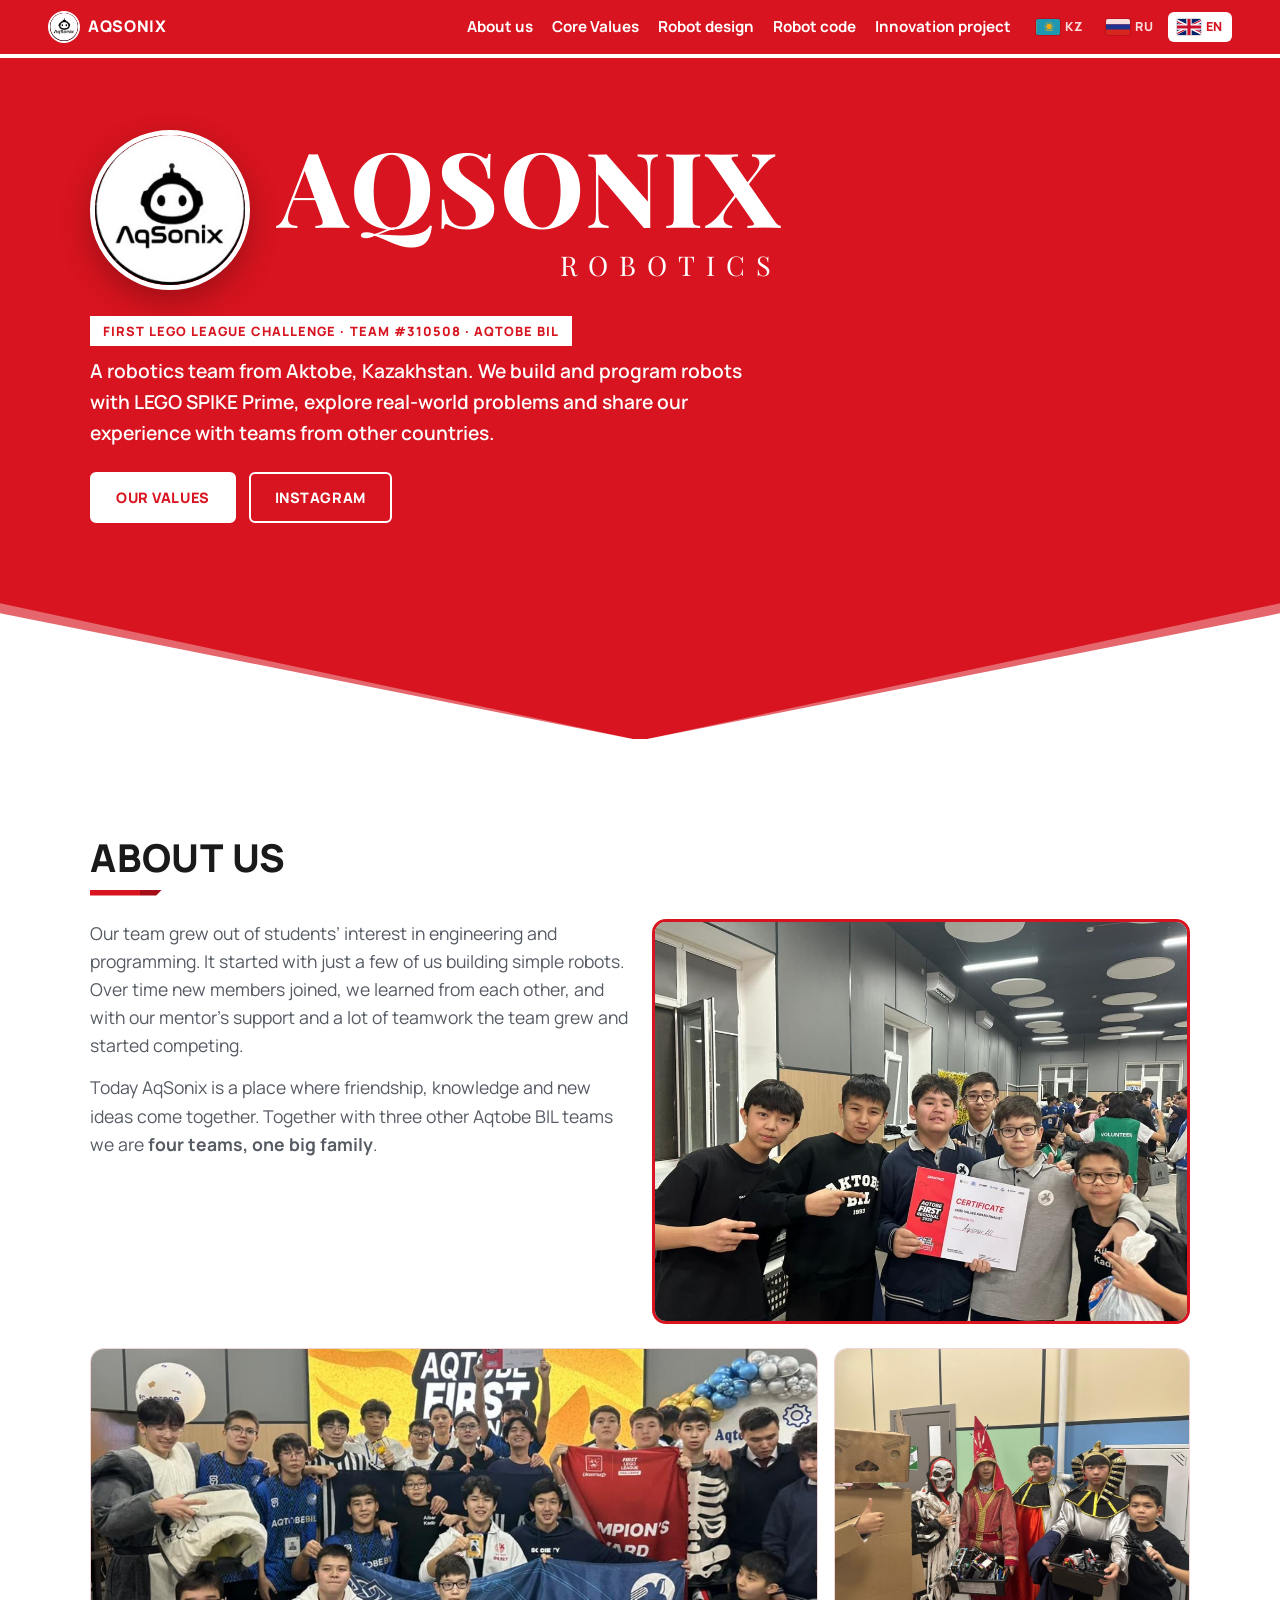
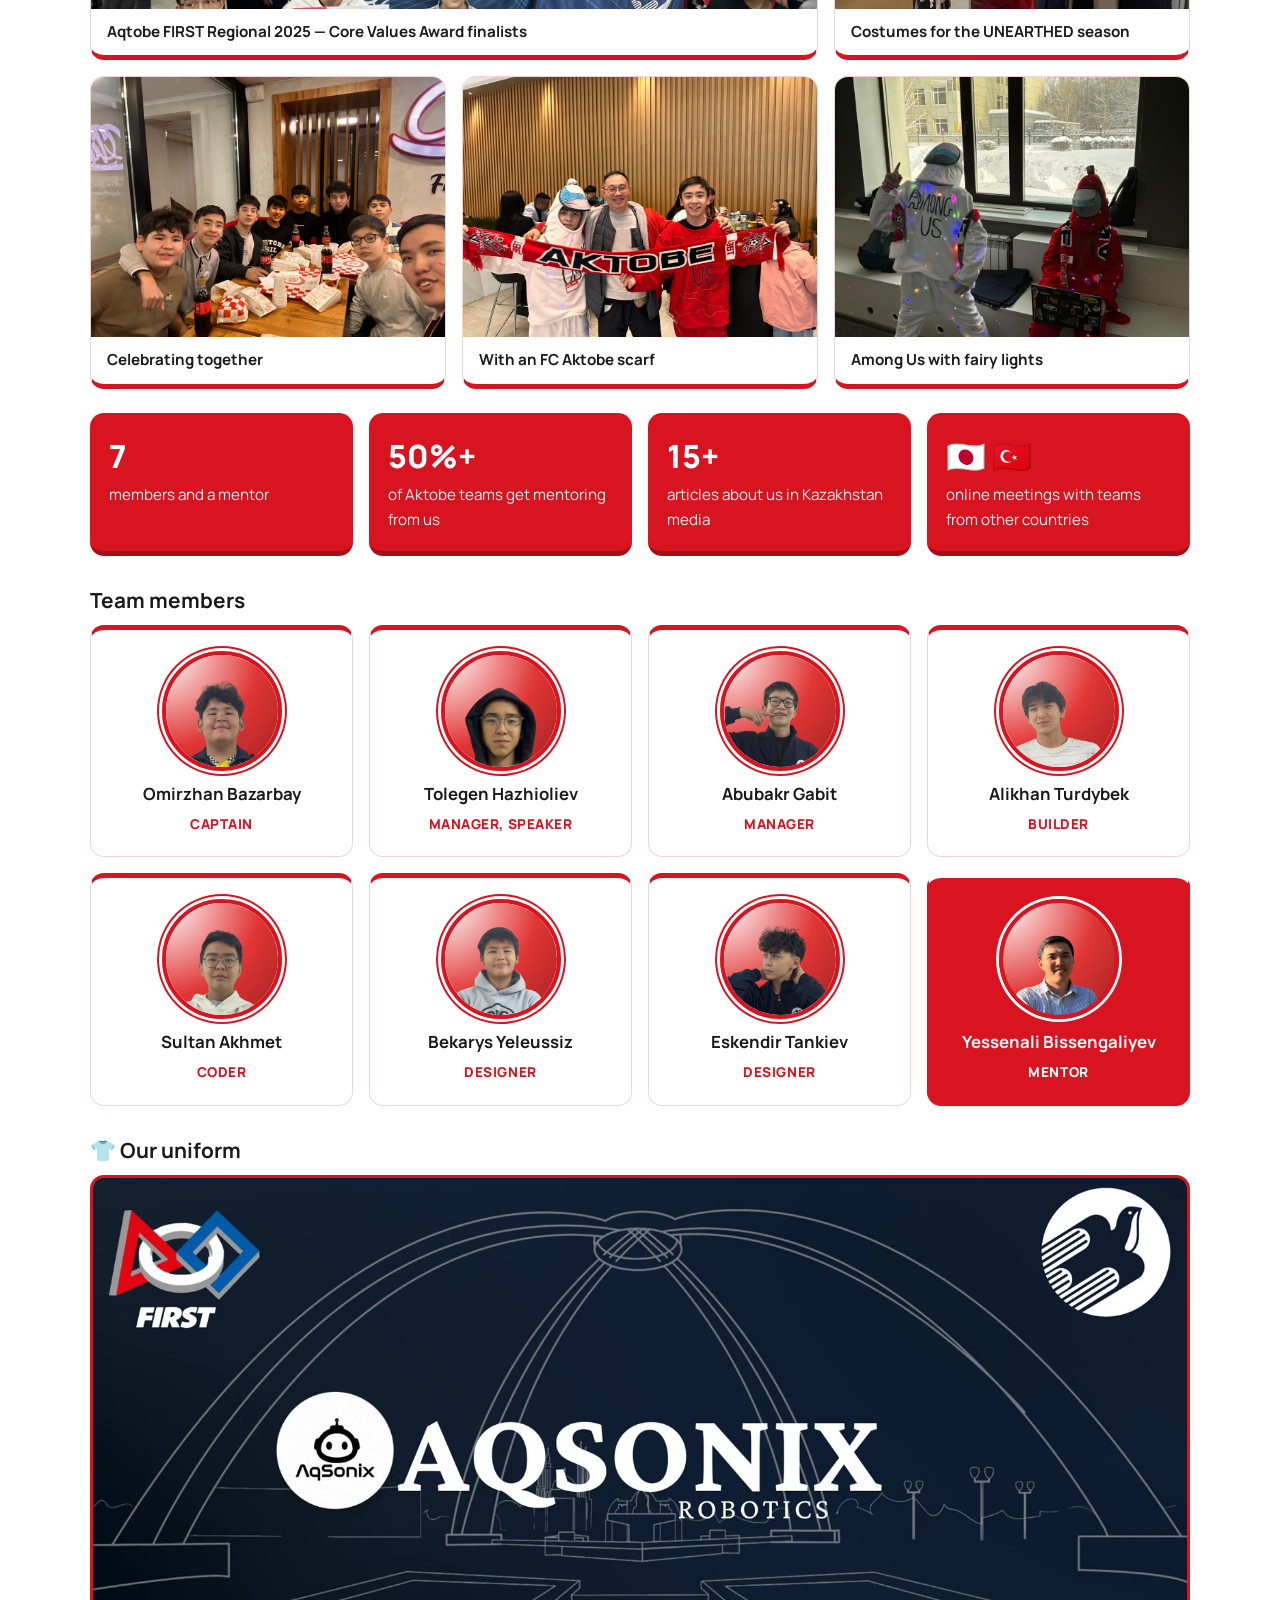
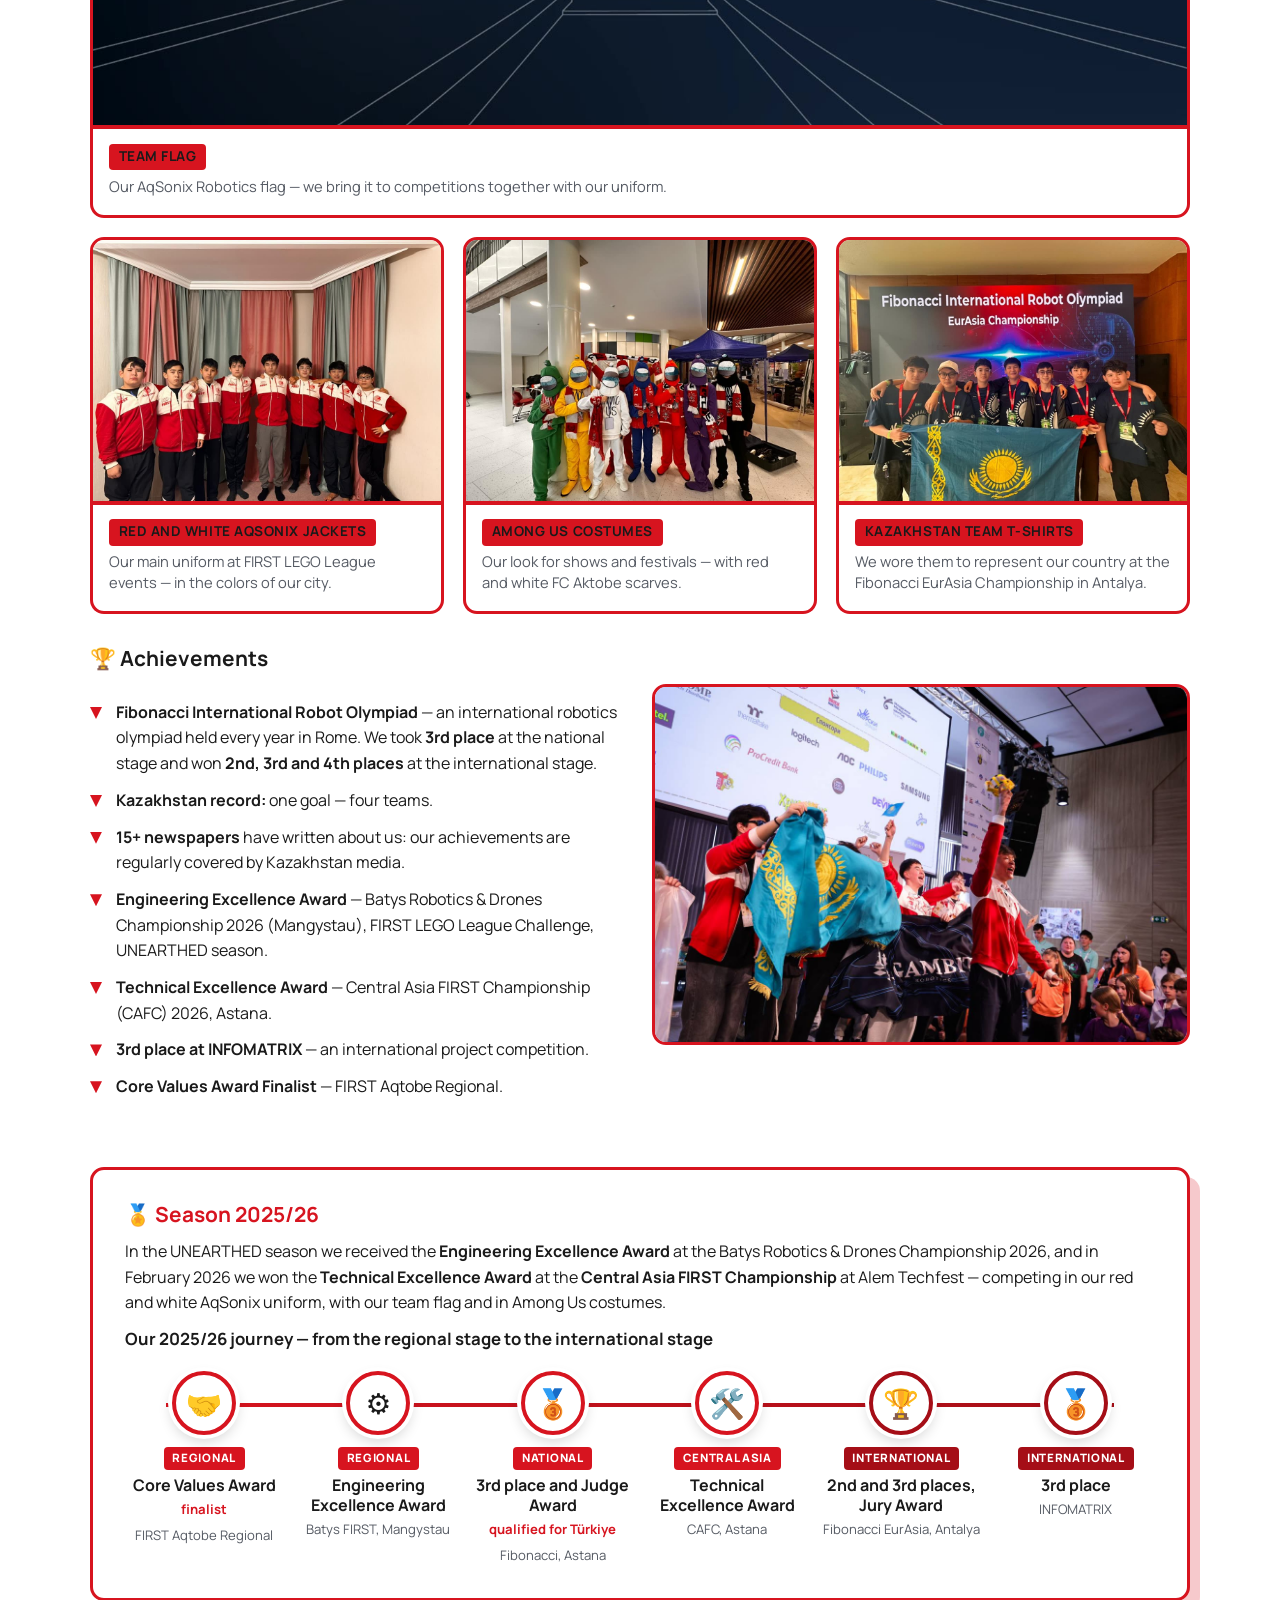
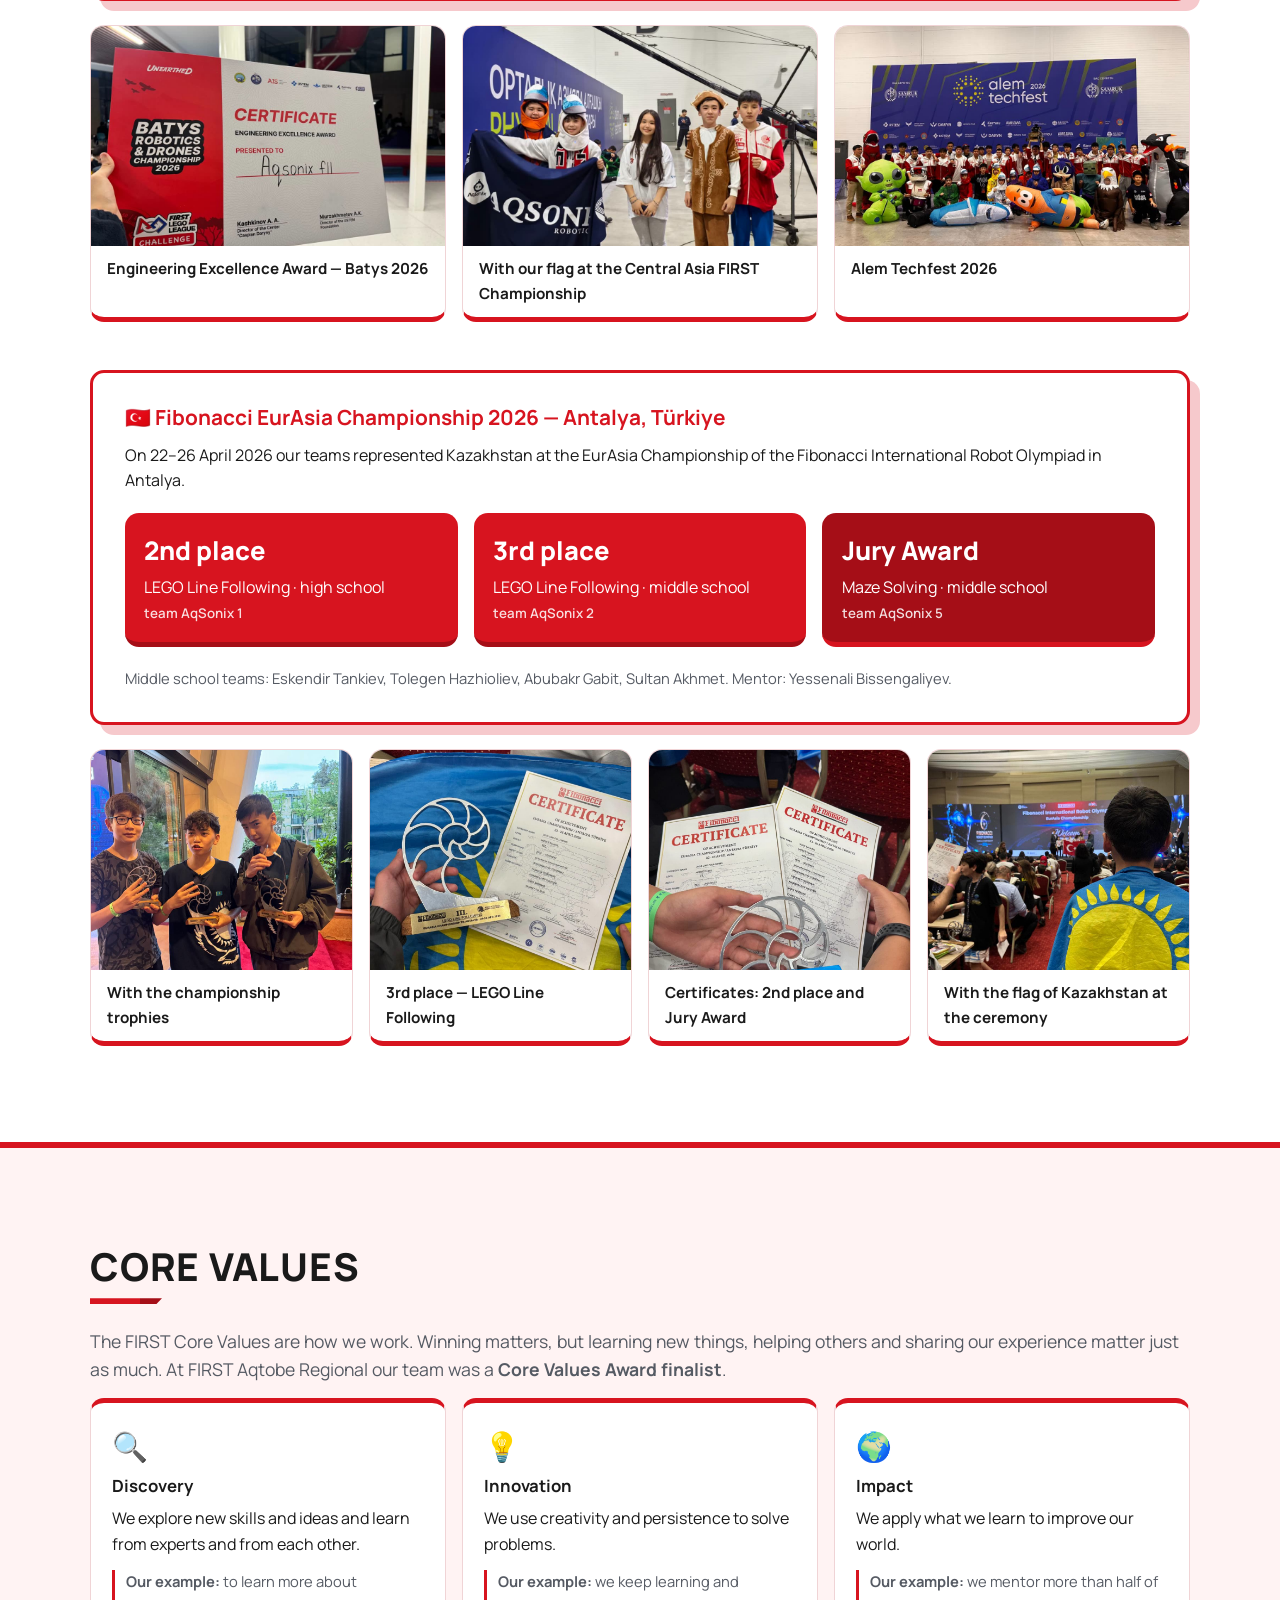
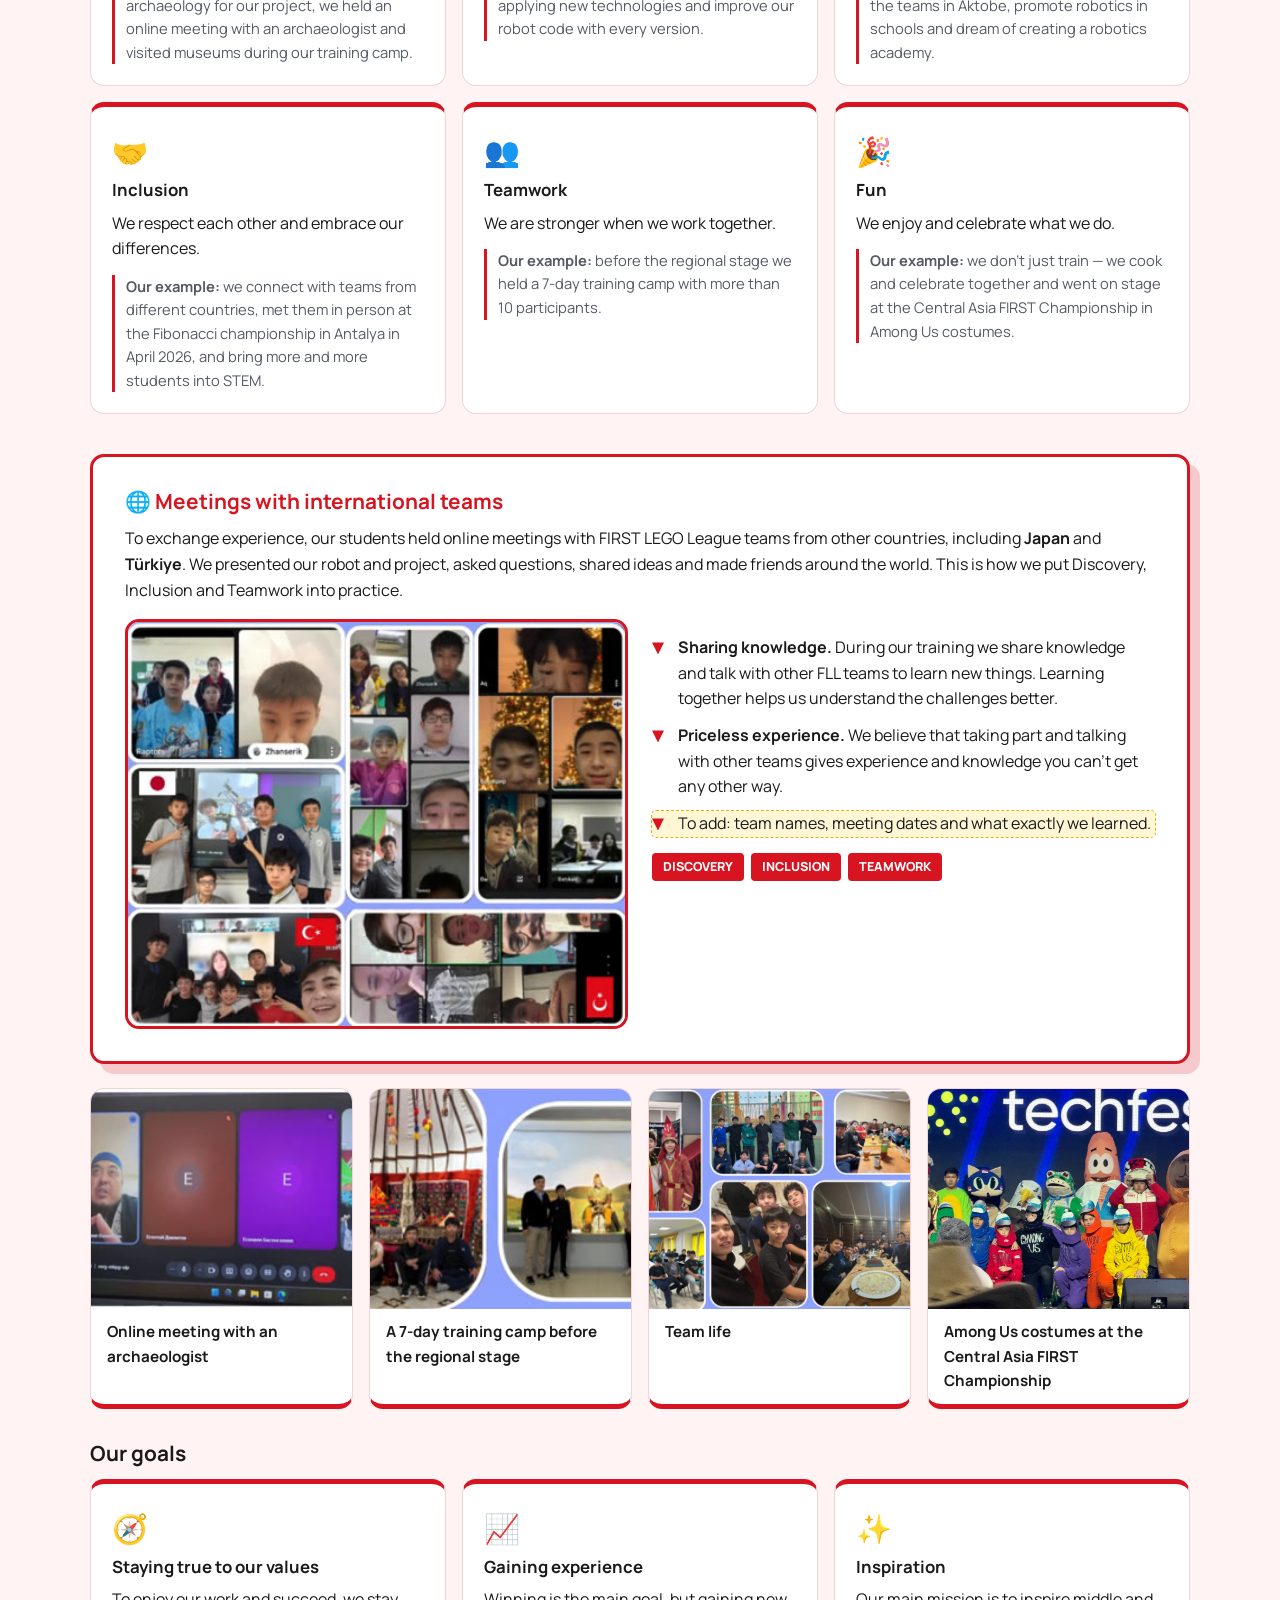
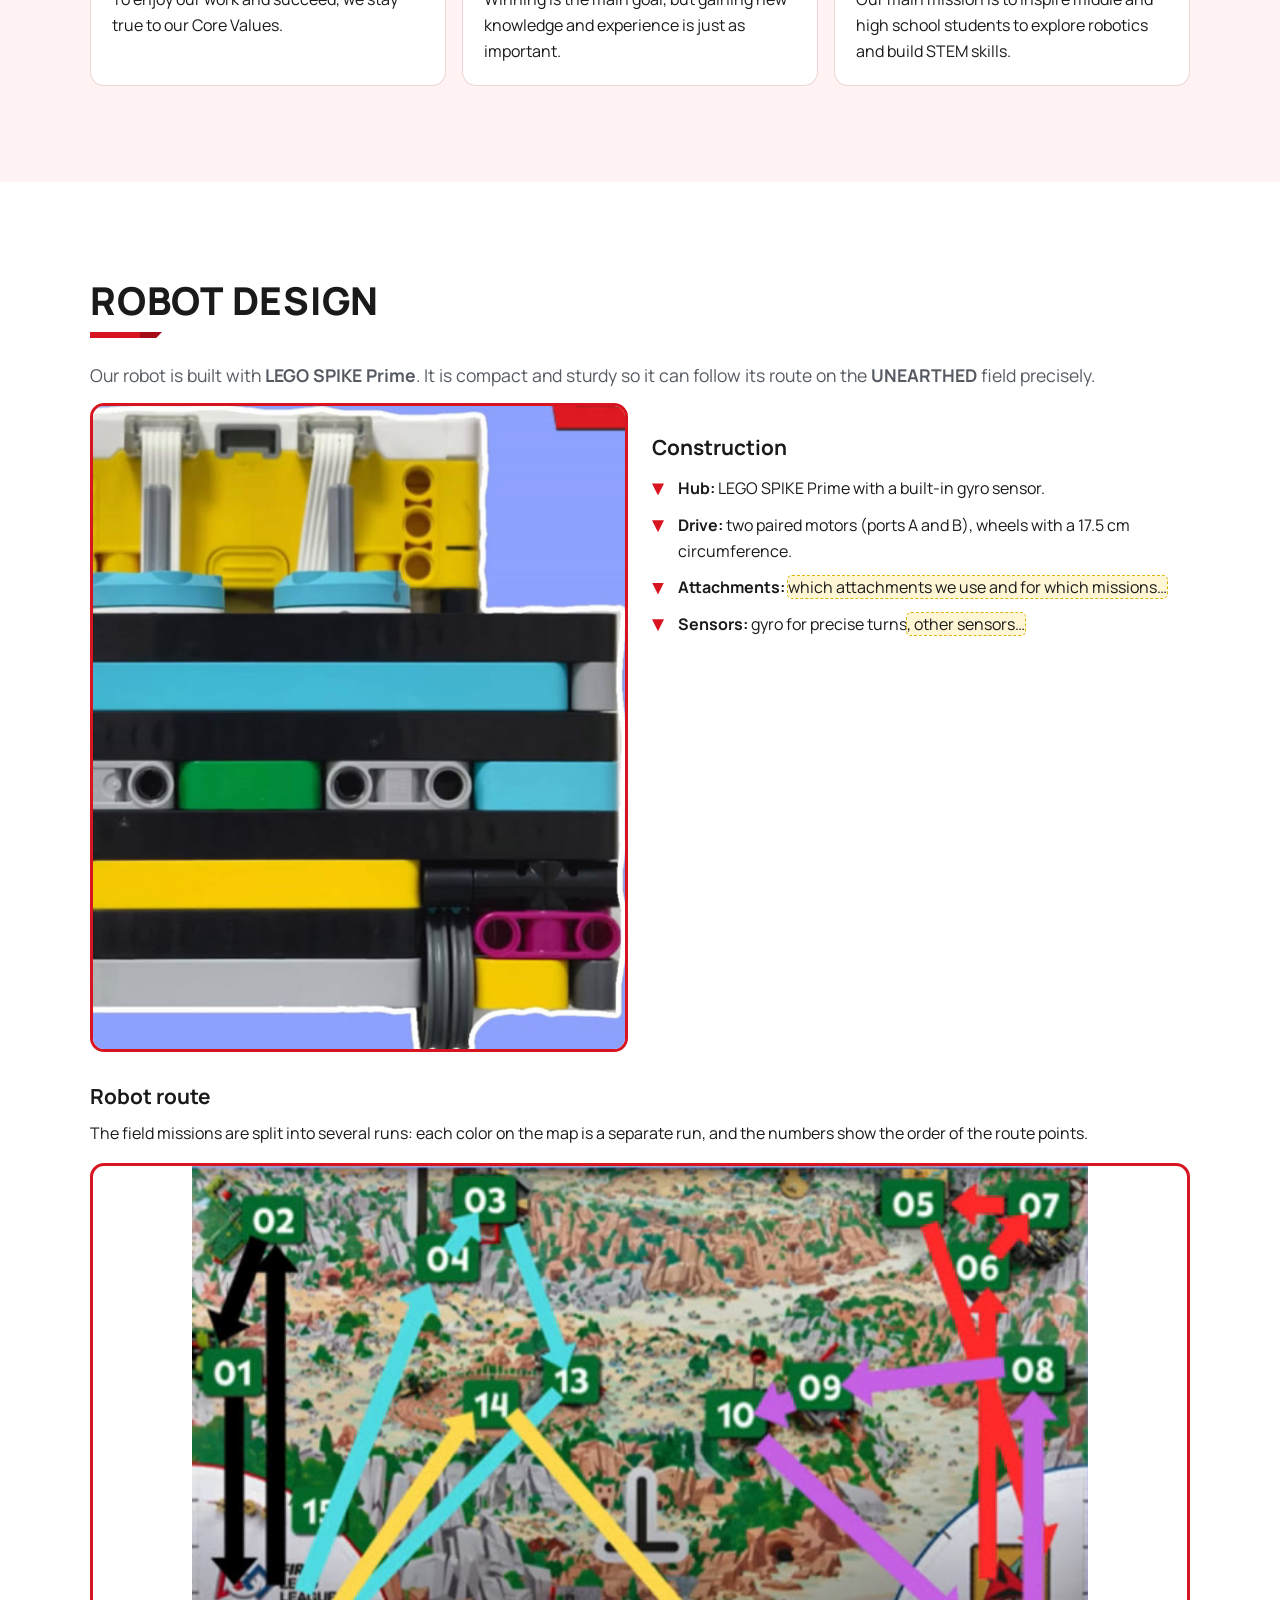
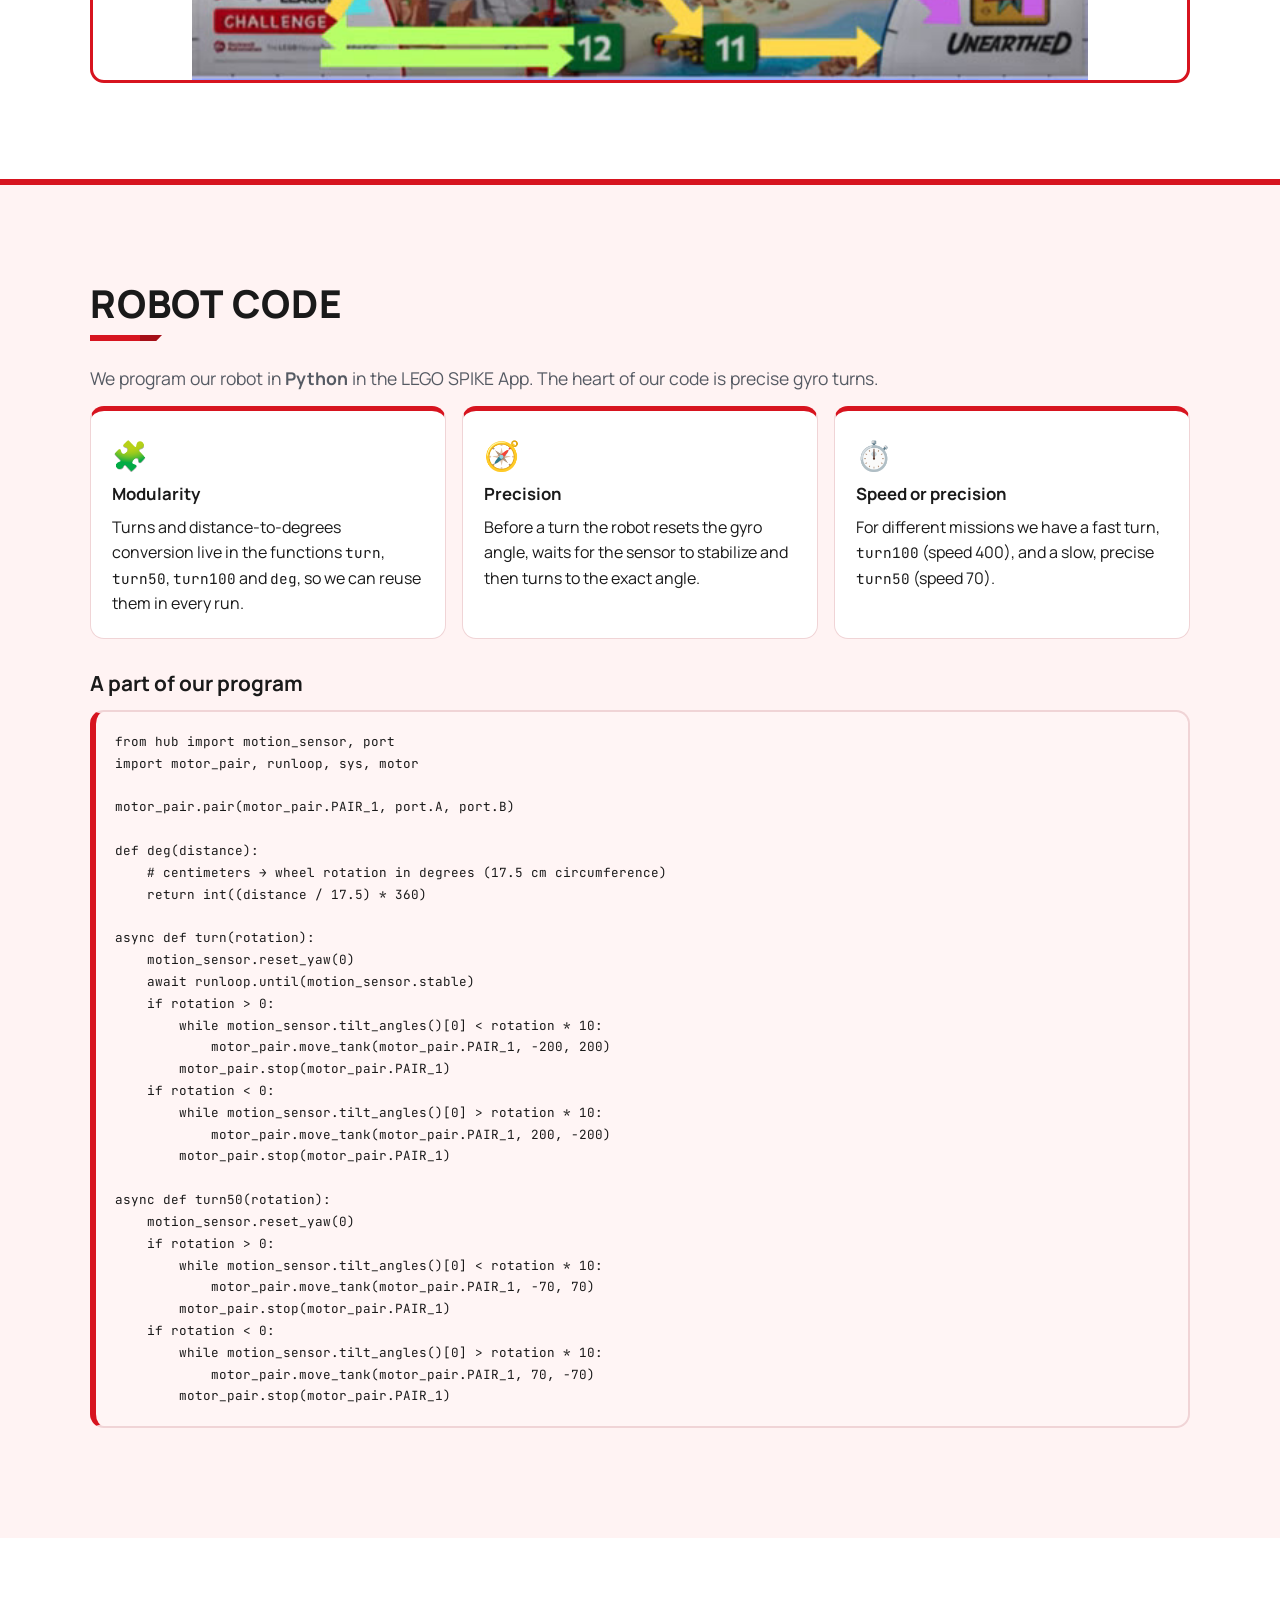
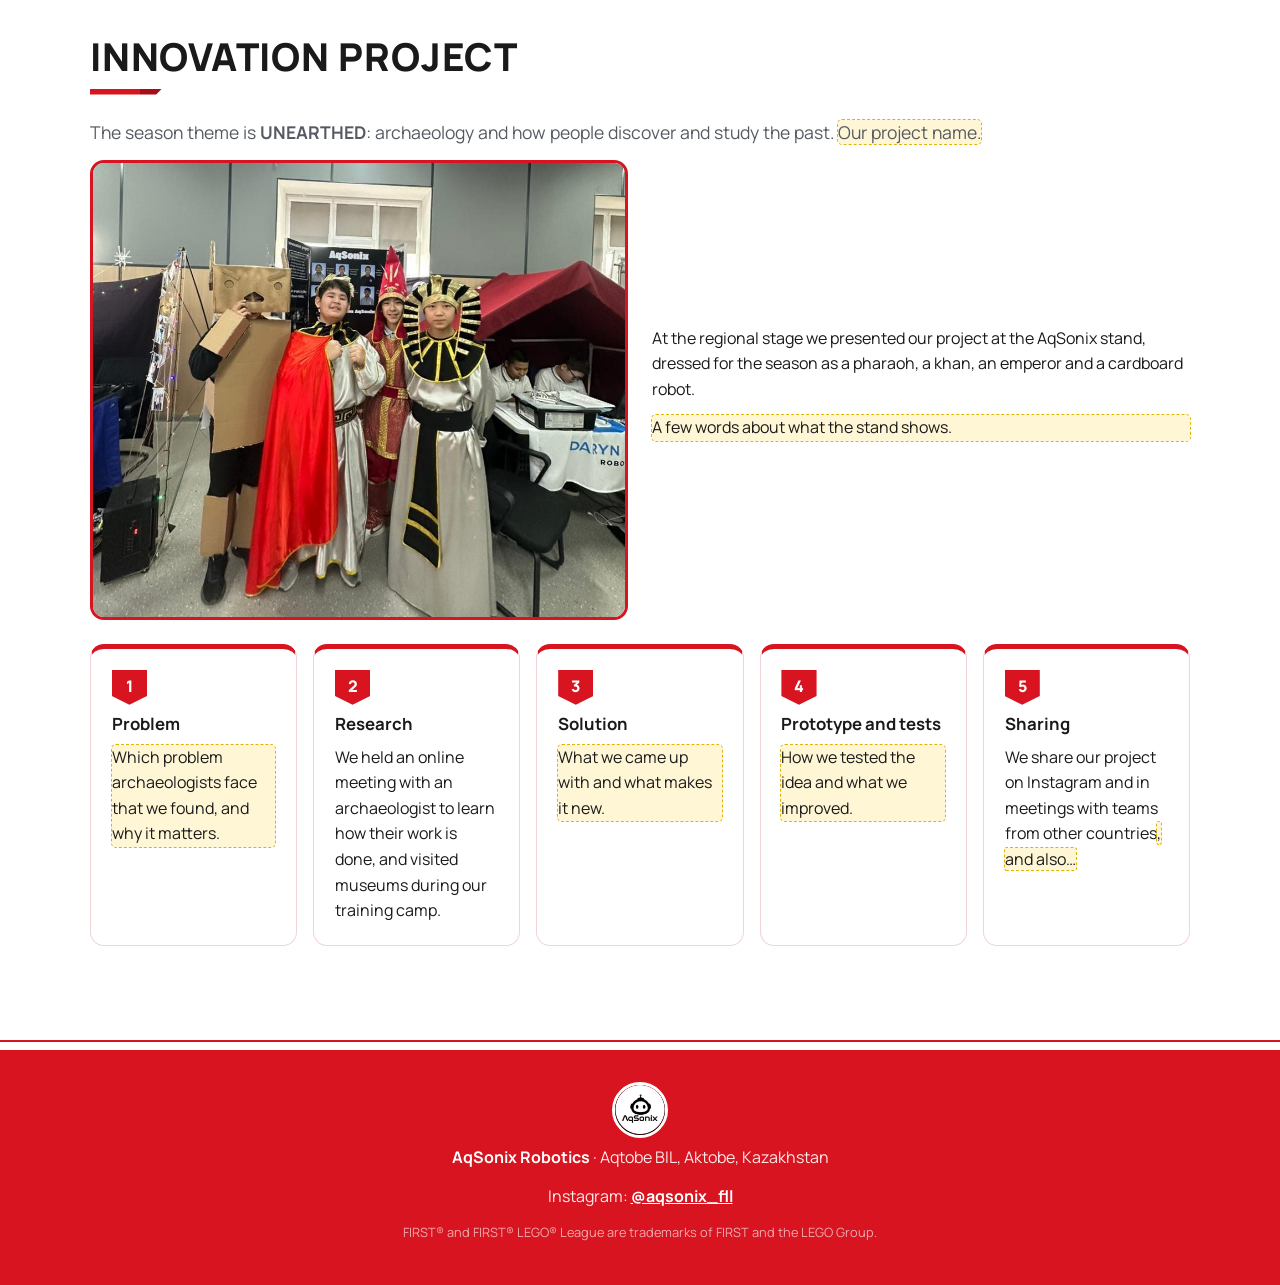
==== commit e86be1a1: "Add Kazakh version and a KZ/RU/EN language switch with flags Co-Authored-By: Claude Opus 5.5 <norepl" ====
--- a/en.html
+++ b/en.html
@@ -5,13 +5,14 @@
   <meta name="viewport" content="width=device-width, initial-scale=1">
   <title>AqSonix Robotics — FIRST LEGO League team, Aktobe</title>
   <meta name="description" content="AqSonix Robotics — a FIRST LEGO League Challenge team from Aqtobe BIL, Aktobe, Kazakhstan: about the team, Core Values, meetings with international teams, robot, code and project.">
+  <link rel="alternate" hreflang="kk" href="https://yessenali2001-rgb.github.io/aqsonix/kz.html">
   <link rel="alternate" hreflang="ru" href="https://yessenali2001-rgb.github.io/aqsonix/">
   <link rel="alternate" hreflang="en" href="https://yessenali2001-rgb.github.io/aqsonix/en.html">
   <link rel="icon" href="images/logo.jpg">
   <link rel="preconnect" href="https://fonts.googleapis.com">
   <link rel="preconnect" href="https://fonts.gstatic.com" crossorigin>
   <link href="https://fonts.googleapis.com/css2?family=Manrope:wght@400;600;800&family=Playfair+Display:wght@700;800&family=JetBrains+Mono:wght@400;600&display=swap" rel="stylesheet">
-  <link rel="stylesheet" href="style.css?v=202610091501">
+  <link rel="stylesheet" href="style.css?v=202610091521">
 </head>
 <body>
   <!--
@@ -29,7 +30,11 @@
       <a href="#code">Robot code</a>
       <a href="#project">Innovation project</a>
     </nav>
-    <a class="lang" href="index.html" hreflang="ru" lang="ru" title="Русская версия">RU</a>
+    <div class="langs" aria-label="Language / Тіл / Язык">
+      <a href="kz.html" hreflang="kk" lang="kk" title="Қазақша"><img src="images/flags/kz.svg" alt="" width="24" height="16"><span>KZ</span></a>
+      <a href="index.html" hreflang="ru" lang="ru" title="Русский"><img src="images/flags/ru.svg" alt="" width="24" height="16"><span>RU</span></a>
+      <a href="en.html" hreflang="en" lang="en" title="English" class="active" aria-current="page"><img src="images/flags/gb.svg" alt="" width="24" height="16"><span>EN</span></a>
+    </div>
   </header>
 
   <main id="top">
--- a/style.css
+++ b/style.css
@@ -74,7 +74,7 @@
 .links a:hover { text-decoration: underline; text-underline-offset: 4px; }
 .menu-btn { display: none; background: none; border: 0; font-size: 1.6rem; color: var(--white); cursor: pointer; }
 
-@media (max-width: 820px) {
+@media (max-width: 1180px) {
   .menu-btn { display: block; }
   .links {
     display: none; position: absolute; top: 100%; left: 0; right: 0;
@@ -316,11 +316,19 @@
 .project-intro { margin-bottom: 1.5rem; align-items: center; }
 .project-intro img.photo { height: 460px; object-fit: cover; object-position: center 85%; }
 
-/* Language switch RU / EN */
+/* Language switch: KZ / RU / EN with flags */
 .links { margin-left: auto; }
-.lang {
-  color: var(--white); text-decoration: none; font-weight: 800; font-size: .85rem; letter-spacing: .06em;
-  border: 2px solid var(--white); border-radius: 6px; padding: .2rem .6rem;
-}
-.lang:hover { background: var(--white); color: var(--red); }
-@media (max-width: 820px) { .lang { margin-left: auto; } }
+.langs { display: flex; gap: .35rem; flex-shrink: 0; }
+.langs a {
+  display: flex; align-items: center; gap: .3rem; padding: .2rem .45rem; border-radius: 6px;
+  color: var(--white); text-decoration: none; font-weight: 800; font-size: .78rem; letter-spacing: .04em;
+  border: 2px solid transparent; opacity: .85;
+}
+.langs a:hover { opacity: 1; border-color: rgba(255,255,255,.6); }
+.langs a.active { background: var(--white); color: var(--red); opacity: 1; }
+.langs img { display: block; width: 24px; height: 16px; border-radius: 2px; box-shadow: 0 0 0 1px rgba(0,0,0,.15); object-fit: cover; }
+@media (max-width: 1180px) { .langs { margin-left: auto; } }
+@media (max-width: 520px) {
+  .langs span { display: none; }
+  .langs a { padding: .3rem; }
+}
